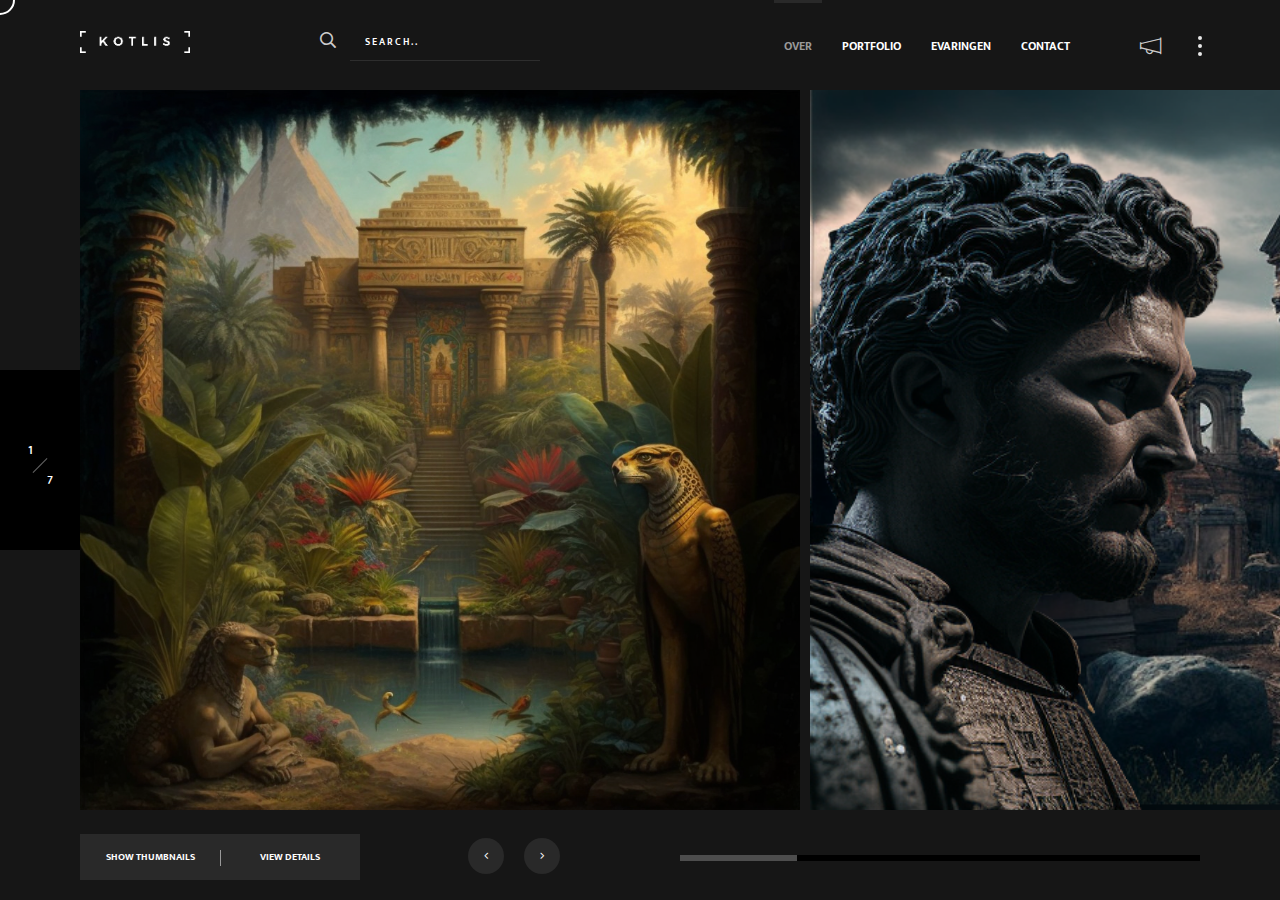
==== portfolio-single.html @ f2d991dd "haha" ====
<!DOCTYPE HTML>
<html lang="en">
    <head>
        <!--=============== basic  ===============-->
        <meta charset="UTF-8">
        <title>Kotlis Photography - Creative  Responsive Photography  Template</title>
        <meta name="viewport" content="width=device-width, initial-scale=1.0, minimum-scale=1.0, maximum-scale=1.0, user-scalable=no">
        <meta name="robots" content="index, follow"/>
        <meta name="keywords" content=""/>
        <meta name="description" content=""/>
        <!--=============== css  ===============-->	
        <link type="text/css" rel="stylesheet" href="css/reset.css">
        <link type="text/css" rel="stylesheet" href="css/plugins.css">
        <link type="text/css" rel="stylesheet" href="css/style.css">
        <link type="text/css" rel="stylesheet" href="css/style-dark.css">
        <!--=============== favicons ===============-->
        <link rel="shortcut icon" href="images/favicon.ico">
    </head>
    <body>
        <!--loader-->
        <div class="loader-wrap">
            <div class="spinner">
                <div class="double-bounce1"></div>
                <div class="double-bounce2"></div>
            </div>
        </div>
        <!--loader end-->
        <!-- main start  -->
        <div id="main">
            <!-- header start  -->
            <header class="main-header">
                <!-- logo   -->
                <a href="index.html" class="logo-holder"><img src="images/logo.png" alt=""></a>  
                <!-- logo end  -->		
                <!-- search -->				
                <div class="search-button"><i class="far fa-search"></i></div>
                <div class="search-input"><input name="se" id="se" type="text" class="search" placeholder="Search.." /></div>
                <!-- search end  -->
                <div class="sb-button"></div>
                <div class="share-btn showshare"><i class="fal fa-megaphone"></i><span>Share</span></div>
                <!-- mobile nav -->
                <div class="nav-button-wrap">
                    <div class="nav-button"><span></span><span></span><span></span></div>
                </div>
                <!-- mobile nav end-->				
                 <!--  navigation -->
                 <div class="nav-holder main-menu">
                    <nav>
                        <ul>
                            <li>
                                <a href="index.html" class="act-link">Over </a>
                              
                            </li>
                            <li>
                                <a href="portfolio-single.html#">Portfolio </a>
                                <!--second level -->
                              
                                <!--second level end-->
                            </li>

                            <li>
                                <a href="#contact-anchor">Evaringen</a>
                            </li>
                           
                         
                            <li>
                                <a href="index.html#contact-anchor">Contact</a>
                            </li>
                        </ul>
                    </nav>
                </div>
                <!-- navigation  end -->
            </header>
            <!-- header end -->
            <!-- wrapper  -->	
            <div id="wrapper">
                <div class="content full-height  hidden-item no-mob-hidden">
                    <!-- fw-carousel-wrap -->
                    <div class="fw-carousel-wrap fsc-holder">
                        <!-- fw-carousel  -->
                        <div class="fw-carousel  fs-gallery-wrap fl-wrap full-height lightgallery thumb-contr" data-mousecontrol="true">
                            <div class="swiper-container">
                                <div class="swiper-wrapper">
                                    <!-- swiper-slide-->  
                                    <div class="swiper-slide hov_zoom">
                                        <img  src="images/folio/a1.jpg"   alt="">
                                        <a href="images/folio/a1.jpg" class="box-media-zoom   popup-image"><i class="fal fa-search"></i></a>
                                    </div>
                                    <!-- swiper-slide end-->  
                                    <!-- swiper-slide-->  
                                    <div class="swiper-slide hov_zoom">
                                        <img  src="images/folio/a2.jpg"   alt="">
                                        <a href="images/folio/a2.jpg" class="box-media-zoom   popup-image"><i class="fal fa-search"></i></a>
                                    </div>
                                    <!-- swiper-slide end-->                                      
                                    <!-- swiper-slide-->  
                                    <div class="swiper-slide hov_zoom">
                                        <img  src="images/folio/a1.jpg"   alt="">
                                        <a href="images/folio/a1.jpg" class="box-media-zoom   popup-image"><i class="fal fa-search"></i></a>
                                    </div>
                                    <!-- swiper-slide end--> 
                                    <!-- swiper-slide-->  
                                    <div class="swiper-slide hov_zoom">
                                        <img  src="images/folio/a1.jpg"   alt="">
                                        <a href="images/folio/a1.jpg" class="box-media-zoom   popup-image"><i class="fal fa-search"></i></a>
                                    </div>
                                    <!-- swiper-slide end--> 
                                    <!-- swiper-slide-->  
                                    <div class="swiper-slide hov_zoom">
                                        <img  src="images/folio/a1.jpg"   alt="">
                                        <a href="images/folio/a1.jpg" class="box-media-zoom   popup-image"><i class="fal fa-search"></i></a>
                                    </div>
                                    <!-- swiper-slide end--> 
                                    <!-- swiper-slide-->  
                                    <div class="swiper-slide hov_zoom">
                                        <img  src="images/folio/a1.jpg"   alt="">
                                        <a href="images/folio/a1.jpg" class="box-media-zoom   popup-image"><i class="fal fa-search"></i></a>
                                    </div>
                                    <!-- swiper-slide end--> 
                                    <!-- swiper-slide-->  
                                    <div class="swiper-slide swiper-link-wrap hov_zoom">
                                        <img  src="images/folio/a1.jpg"   alt="">
                                        <a href="images/folio/a1.jpg" class="box-media-zoom   popup-image"><i class="fal fa-search"></i></a>
                                        <a href="images/folio/a1.jpg" class="swiper-link"><span>Next Album Title</span></a>                                     
                                    </div>
                                    <!-- swiper-slide end-->   
                                </div>
                            </div>
                        </div>
                        <!-- fw-carousel end -->
                    </div>
                    <!--slider-counter-->	
                    <div class="slider-counter_wrap">
                        <div class="fw-carousel-counter"></div>
                    </div>
                    <!--slider-counter end-->	
                    <!--bottom-panel-->	
                    <div class="bottom-panel single-carousel-control">
                        <div class="bottom-panel-column bottom-panel-column_left fix-size">
                            <div class="single-carousel-control_list">
                                <ul>
                                    <li class="show_thumbnails unvisthum">Show Thumbnails</li>
                                    <li class="decl shibtn unvisthum2">View Details</li>
                                </ul>
                            </div>
                            <div class="fs-controls_wrap">
                                <div class="fw_cb fw-carousel-button-prev"><i class="fal fa-angle-left"></i></div>
                                <div class="fw_cb fw-carousel-button-next"><i class="fal fa-angle-right"></i></div>
                            </div>
                        </div>
                        <div class="bottom-panel-column bottom-panel-column_right fix-size">
                            <div class="half-scrollbar">
                                <div class="hs_init"></div>
                            </div>
                        </div>
                    </div>
                    <!--bottom-panel end-->	
                </div>
                <!--content end-->	
                <!-- project details -->
                <div class="det-overlay act-closedet"></div>
                <div class="fix-pr-det hid-det hid-det-anim">
                    <div class="act-closedet closedet_style det-anim"><i class="fal fa-long-arrow-left"></i></div>
                    <div class="pr-det-container initscroll">
                        <div class="fl-wrap det-anim">
                            <h2>Welcome To New York</h2>
                            <span class="separator sep-b"></span>
                            <div class="clearfix"></div>
                            <p>Nulla scelerisque, enim id elementum suscipit, magna odio fermentum arcu, nec dictum nibh nibh et magna. </p>
                            <p>Praesent nec leo venenatis elit semper aliquet id ac enim. Maecenas nec mi leo. Etiam venenatis ut dui non hendrerit. Integer dictum, diam vitae blandit accumsan, dolor odio tempus arcu, vel ultrices nisi nibh vitae ligula.</p>
                            <p>Nulla scelerisque, enim id elementum suscipit, magna odio fermentum arcu, nec dictum nibh nibh et magna. </p>
                        </div>
                        <div class="caption-wrap fl-wrap det-anim">
                            <ul>
                                <li>
                                    <span>Location</span>
                                    <a href="portfolio-single.html#">NY , USA</a>
                                </li>
                                <li>
                                    <span>Category</span>
                                    <a href="portfolio-single.html#">Travel</a>
                                </li>
                                <li>
                                    <span>Model</span>
                                    <a href="portfolio-single.html#">Austin Onishe</a>
                                </li>
                                <li>
                                    <span>Camera</span>
                                    <a href="portfolio-single.html#">Canon 6d</a>
                                </li>
                            </ul>
                        </div>
                        <a href="portfolio-single.html#" class="btn fl-btn det-anim" target="_blank">View Project</a>
                        <div class="content-nav det-anim">
                            <ul>
                                <li><a href="portfolio-single.html" class="ajax ln"><i class="fal fa-angle-left"></i><span class="tooltip">Prev - Project Title</span></a></li>
                                <li><a href="portfolio-single2.html" class="ajax rn"><i class="fal fa-angle-right"></i><span class="tooltip">Next - Project Title</span></a></li>
                            </ul>
                        </div>
                    </div>
                </div>
                <!-- project details  end-->
                <!--thumbnail-container-->	
                <div class="thumbnail-container">
                    <div class="thumbnail-wrap fl-wrap">
                    </div>
                </div>
                <!--thumbnail-container end-->	
                <!--share-wrapper-->
                <div class="share-wrapper">
                    <div class="share-container fl-wrap  isShare"></div>
                </div>
                <!--share-wrapper end-->
            </div>
            <!-- wrapper end -->
            <!-- sidebar -->
            <div class="sb-overlay"></div>
            <div class="hiiden-sidebar-wrap outsb">
                <!-- sb-widget-wrap-->
                <div class="sb-widget-wrap fl-wrap">
                    <h3>SUBSCRIBE TO OUR NEWSLETTER</h3>
                    <div class="sb-widget  fl-wrap">
                        <p>Lorem ipsum dosectetur adipisicing elit, sed do.Lorem ipsum dolor sit amet,  </p>
                        <div class="subcribe-form fl-wrap">
                            <form id="subscribe">
                                <input class="enteremail" name="email" id="subscribe-email" placeholder="Your Email" spellcheck="false" type="text">
                                <button type="submit" id="subscribe-button" class="subscribe-button">Submit</button>
                                <label for="subscribe-email" class="subscribe-message"></label>
                            </form>
                        </div>
                    </div>
                </div>
                <!-- sb-widget-wrap end-->  
                <!-- sb-widget-wrap-->
                <div class="sb-widget-wrap fl-wrap">
                    <h3>We're Are Social</h3>
                    <div class="sb-widget    fl-wrap">
                        <div class="sidebar-social fl-wrap">
                            <ul>
                                <li><a href="portfolio-single.html#" target="_blank"><i class="fab fa-facebook-f"></i></a></li>
                                <li><a href="portfolio-single.html#" target="_blank"><i class="fab fa-instagram"></i></a></li>
                                <li><a href="portfolio-single.html#" target="_blank"><i class="fab fa-twitter"></i></a></li>
                                <li><a href="portfolio-single.html#" target="_blank"><i class="fab fa-vk"></i></a></li>
                            </ul>
                        </div>
                    </div>
                </div>
                <!-- sb-widget-wrap end-->                                   
                <!-- sb-widget-wrap-->
                <div class="sb-widget-wrap fl-wrap">
                    <h3>Our Last Twitts</h3>
                    <div class="sb-widget  fl-wrap">
                        <div id="footer-twiit"></div>
                        <a href="portfolio-single.html#" target="_blank" class="twitt_btn fl-wrap">Follow Us</a>
                    </div>
                </div>
                <!-- sb-widget-wrap end-->    
            </div>
            <!-- sidebar end -->
            <!-- cursor-->
            <div class="element">
                <div class="element-item"></div>
            </div>
            <!-- cursor end-->          
        </div>
        <!-- Main end -->
        <!--=============== scripts  ===============-->
        <script type="text/javascript" src="js/jquery.min.js"></script>
        <script type="text/javascript" src="js/plugins.js"></script>
        <script type="text/javascript" src="js/scripts.js"></script>
    </body>
</html>
---- css/style.css ----
@charset "utf-8";

/*======================================
 [ -Main Stylesheet-
  Theme: Kotlis Photography - Creative  Responsive Photography  Template
  Version: 1.0
  Last change: 01/02/2019 ]
 
/*-------------Fonts---------------------------------------*/
@import url('https://fonts.googleapis.com/css?family=Playfair+Display|Ek+Mukta:200,300,400,500,600,700,800&subset=devanagari,latin-ext');
/*-------------General Style---------------------------------------*/

html {
	overflow-x: hidden !important;
	overflow-y: scroll !important;
	height: 100%;
}
body {
	margin: 0;
	padding: 0;
	font-weight: 400;
	font-size: 13px;
	height: 100%;
	text-align: center;
	background:#fff;
	color: #000;
	font-family: 'Ek Mukta', sans-serif;
}
@-o-viewport {
	width: device-width;
}
@-ms-viewport {
	width: device-width;
}
@viewport {
	width: device-width;
}
/* ---------Page preload--------------------------------------*/

.loader-wrap {
	position:fixed;
	top:0;
	left:0;
	width:100%;
	bottom:0;
	overflow:hidden;
	z-index:100;
    background: #fff;
	 -webkit-transform: translate3d(0,0,0);
}
 
.spinner {
  width: 40px;
  height: 40px;
  position: absolute;
  margin: auto auto;
  left: 0;
  top: 0;
  right: 0;
  bottom: 0;
}
.double-bounce1,
.double-bounce2 {
  width: 100%;
  height: 100%;
  -webkit-border-radius: 20px;
  -moz-border-radius: 20px;
  border-radius: 20px;
  background: rgba(0, 0, 0, 0.66);
  opacity: 0.4;
  position: absolute;
  top: 0;
  left: 0;
  -webkit-animation: bounce 2s infinite ease-in-out;
  animation: bounce 2s infinite ease-in-out;
}
.double-bounce2 {
  -webkit-animation-delay: -1s;
  animation-delay: -1s;
}

@-webkit-keyframes bounce {
  0%, 100% {
    -webkit-transform: scale(0);
  }
  50% {
    -webkit-transform: scale(1);
  }
}

@keyframes bounce {
  0%, 100% {
    transform: scale(0);
    -webkit-transform: scale(0);
  }
  50% {
    transform: scale(1);
    -webkit-transform: scale(1);
  }
} 
/*--------------Typography--------------------------------------*/
p {
	font-size: 12px;
	line-height: 24px;
	padding-bottom: 10px;
	font-weight: 500;
	color: #5e646a;
	text-align:left;
}
blockquote {
	float: left;
	padding: 10px 20px;
	margin: 0 0 20px;
	font-size: 17.5px;
	border-left: 15px solid #eee;
	position: relative;
}
blockquote:before {
	font-family: Font Awesome\ 5 Pro;
	content: "\f10e";
	position: absolute;
	color: #ccc;
	bottom: 3px;
	font-size: 43px;
	right: 6px;
	opacity: 0.4
}
blockquote p {
	font-family: Georgia, "Times New Roman", Times, serif;
	font-style: italic;
	color: #666;
}
.bold-title {
	margin: 15px 0;
	font-size: 24px;
	text-align: left;
	font-weight: 600;
}
/*--------------General--------------------------------------*/
#main {
	height: 100%;
	width: 100%;
	position: absolute;
	top: 0;
	left: 0;
	z-index: 2;
	opacity:0;
}
.fl-wrap {
	float: left;
	width: 100%;
	position: relative;
}
.content {
	float: left;
	width: 100%;
	position: relative;
	z-index: 5;
}
.container {
	max-width: 1224px;
	width: 92%;
	margin: 0 auto;
	position: relative;
	z-index: 5;
}
.full-height {
	height: 100%;
}
#wrapper {
	width: 100%;
    position: relative;
    float: left;
    padding-top: 90px;
    left: 0;
    z-index: 5;
    height: 100%;
    -webkit-transition: all 300ms linear;
    transition: all 300ms linear;
}
#wrapper.fullsceen-wrap {
    padding-bottom: 80px;
}
.content-holder {
	position:absolute;
	top:0;
	left:0;
	width:100%;
	height:100%;
}
.respimg {
	width: 100%;
	height: auto;
}
.hidden-item {
	overflow:hidden;
}
.bg {
	position: absolute;
	top: 0;
	left: 0;
	width: 100%;
	height: 100%;
	z-index: 1;
	background-size: cover;
	background-attachment: scroll;
	background-position: center;
	background-repeat: repeat;
	background-origin: content-box;
}
.overlay {
	position: absolute;
	top: 0;
	left: 0;
	width: 100%;
	height: 100%;
    background: rgba(45,45,50,0.21);
	z-index: 3;
}
.dark-bg {
	background:#2A2A2E;
}
/* ------header------------------------------------------------------------ */
.main-header {
	position:fixed;
	top:0;
	left:0;
	width:100%;
	height:90px;
	background:#fff;
	z-index:10;
	padding:0 60px 0 200px;
	 -webkit-transform: translate3d(0,0,0);
}
.logo-holder {
	position: absolute;
	left:80px;
	top:30px;
	z-index:11;
}
.logo-holder img {
	height:22px;
	width:auto;
}
.search-button {
	float:left;
	position:relative;
	top:34px;
	font-size:15px;
	font-weight:800;
	display:none;
}
.search-input {
	float:left;
	position:relative;
	top:24px;
	padding-left:30px;
	margin-left:120px
}
.search-input:before {
	font-family: Font Awesome\ 5 Pro;
	content: "\f002";
	position:absolute;
	font-size:16px;
	left:0;
	top:8px;
}
.search-input input {
	float: left;
	border: none;
	background: #fff;
	width: 100%;
	padding: 10px 15px;
	color: #000;
	font-family: 'Ek Mukta', sans-serif;
	text-transform:uppercase;
	letter-spacing:2px;
	font-size: 10px;
	-webkit-appearance: none;
	border-bottom:1px solid #ccc;
}
.search-input input:focus  {
	border-bottom:1px solid #000;
}
.search-input input::-webkit-input-placeholder  {
	color: #000;
	font-weight: 600;
	font-size: 10px;
	position: relative;
	font-family: 'Ek Mukta', sans-serif;
	text-transform:uppercase;
	letter-spacing:2px;
}
.sb-button , .share-btn {
	float:right;
	width:40px;
	height:40px;
	position:relative;
	top:34px;
	cursor:pointer;
}
.share-btn {
	line-height:40px;
	margin-right:10px;
	font-size:19px;
	top:28px;
	color:#292929;
	font-weight:800;
}
.share-btn span {
	position:absolute;
	width:100px;
	text-align:center;
	bottom:-35px;
	left:0;
	margin-left:-29px;
	font-size:12px;
	color:#666;
 	font-weight:100;
    font-family: 'Playfair+Display', serif;
    font-style: italic;
	opacity:0;
	visibility:hidden;
	transition: all .2s ease-in-out;
}
.share-btn:hover span {
	visibility:visible;
	opacity:1;
	bottom:-25px;
}
.sb-button_point {
	height:8px;
}
.sb-button_point:before {
	content:'';
	position:absolute;
	left:50%;
	top:50%;
	width:4px;
	height:4px;
	background:#000;
	margin:-2px 0 0 -2px;
	border-radius:100%;
	transition: all .2s ease-in-out;
}
.sb-button:hover .sb-button_point:nth-child(2):before {
	margin-left:6px;
}
.overauto {
	overflow:auto;
}
.sb-overlay{
	position:fixed;
	top:0;
	bottom:0;
	left:0;
	width:100%;
	display:none;
	z-index:8;
	background:#292929;
	opacity:0.6;
}
.load-anim-cnt {
	transform: translateY(50px);
	opacity:0;
}
/* ------Navigation------------------------------------------------------------ */
.share-wrapper {
	position:fixed;
	right:-300px;
	z-index:8;
	top:90px;
	background:#292929;
	width:300px;
	overflow:hidden;
	-webkit-transform: translate3d(0,0,0);
}
.share-title {
	margin-bottom:20px;
	text-align:left;
	font-size:24px;
	font-weight:700;
	color:#999;
	font-family: Georgia, "Times New Roman", Times, serif;
}
.share-container {
	padding:70px 50px 50px 70px;
}
.share-container a {
	float:left;
	width:100%;
	text-align:left;
	margin-bottom:20px;
	color: #fff;
	font-weight: 600;
	font-size: 10px;
	position: relative;
	text-transform:uppercase;
	letter-spacing:2px;
	opacity:0;
}
.share-container a:hover {
	text-decoration:underline;
}
.share-btn.uncl-share i:before {
	content: "\f00d";
}
/* ------Navigation------------------------------------------------------------ */
.nav-holder {
	float:right;
	position:relative;
	opacity:1;
	left:0;
	visibility:visible;
	z-index:20;
	top:24px;
	margin-right:40px;
}
.nav-holder nav {
	position:relative;
	float: right;
}
.nav-holder nav li{
	float:left;
	position:relative;
	margin-right:10px;
	height:70px;
}
.nav-holder nav li ul {
	margin: 30px 0 0 0;
	opacity: 0;
	visibility: hidden;
	position: absolute;
	min-width:190px;
	top: 66px;
	left: 0;
	z-index: 1;
	padding:10px 0;
	background: rgba(0,0,0,0.71);
	transition: all .2s ease-in-out;
}
.nav-holder nav li:hover > ul {
	opacity: 1;
	visibility: visible;
	margin: 0;
}
.nav-holder nav li ul li ul {
	top: -10px  ;
	left: 100%;
	margin-left:25px;
	margin-top:0;
	max-width:150px;
}
.nav-holder nav li ul li:hover  > ul  {
	opacity: 1;
	visibility: visible;
	margin-right:0px;
}
.nav-holder nav li ul li {
	width:100%;
	float:left;
	height:auto;
	position:relative;
}
.nav-holder nav li a {
	float: left;
	padding: 10px;
    font-size: 12px;
    text-transform: uppercase;
    font-weight: bold;
    line-height: 25px;
    color: #232D38;
	-webkit-transition: all 100ms linear;
    transition: all 100ms linear;
}
.nav-holder nav li a.act-link   , .nav-holder nav li a:hover{
    color: #999;
}
.nav-holder nav li ul a {
	color:#fff;
	float:left;
	width:100%;
	font-size:12px;
	text-align:left;
	padding:2px 15px;
	letter-spacing:0px;
}
.nav-holder nav li a:before {
	content:'';
	position:absolute;
	top:-24px;
	left:0;
	width:0;
	background:#292929;
	height:3px;
}
.nav-holder nav li a.act-link:before {
	width:100%;
}
.nav-button-wrap {
	display:none;
}
/* ------Sliders------------------------------------------------------------ */ 
.bottom-panel {
	position: absolute;
	left:0;
	bottom:0;
	z-index:11;
	height:90px;
	width:100%;
	background:#fff;
	padding-left:80px;
	 -webkit-transform: translate3d(0,0,0);
}
.bottom-panel.fs-slider-panel {
	padding-left:30px;
}
.bottom-panel-column {
	float:left;
	position:relative;
}
.bottom-panel-column.bottom-panel-column_left {
	width:30%;
}
.bottom-panel-column.bottom-panel-column_left.fix-size {
	width:500px;
}
.bottom-panel-column.bottom-panel-column_right {
	width:70%;
	height:70px;
}
.bottom-panel-column.bottom-panel-column_right.no-scb {
	padding-right:70px;
}
.bottom-panel-column.bottom-panel-column_right.fix-size  {
	width:calc(100% - 500px)
}
.single-carousel-control {
	z-index:100;
}
.single-carousel-control .scroll-down-wrap {
    top: 16px;
    z-index: 100;
}
.single-carousel-control .fw-carousel-counter {
	float: right;
	position:relative;
	width:auto;
	top:26px;
	bottom:inherit;
	padding:10px 15px;
 	background:#f1f1f1;
}
.single-carousel-control .fw-carousel-counter.no-scb {
	position:absolute;
	left:50%;
	margin-left:-40px;
	padding:10px 10px 0;
	background:#292929;
	height:38px;
	top:30px;
}
.single-carousel-control .fw-carousel-counter:before {
    content: '';
    position: absolute;
    top: 20px;
    width: 8px;
    height: 1px;
    left: 50%;
	margin-left:-4px;
    background: #999;
    -webkit-transform: rotate(-45deg);
    transform: rotate(-45deg);
}
.single-carousel-control .fw-carousel-counter:after {
	content:'';
	position:absolute;
	left:-60px;
	top:50%;
	height:30px;
	width:1px;
	background:#ccc;
	margin-top:-15px;
}
 .single-carousel-control .fw-carousel-counter.no-scb:after {
	display:none;
}
.single-carousel-control .fw-carousel-counter.no-scb:before {
	margin-top:-2px;
}
.single-carousel-control .fw-carousel-counter span {
	float:left;
	width:30px;
	position:relative;
	font-size:12px;
	color:#666;
	font-weight:700;
}
.single-carousel-control .fw-carousel-counter.no-scb span {
	color:#fff;
	font-weight:500;
	font-size:10px;
}
.single-carousel_arrow {
	position:absolute;
	top:50%;
	width:40px;
	height:40px;
	line-height:40px;
	background:rgba(0,0,0,0.71);
	border-radius:100%;
	z-index:100;
	margin-top:-20px;
	color:#fff;
	cursor:pointer;
}
.single-carousel_arrow.fw-carousel-button-prev {
	left:40px;
}
.single-carousel_arrow.fw-carousel-button-next {
	right:40px;
}
.single-carousel-control_list {
	float:left;
	position:relative;
	padding-right:60px;
	top:24px;
}
.single-carousel-control_list li {
	float:left;
	font-size: 10px;
	background:#292929;
	padding:15px 0;
	width:140px;
    text-transform: uppercase;
    font-weight: bold;
	color: #fff;
	cursor:pointer;
	position:relative;
}
.single-carousel-control_list.no-scb {
	top:19px;
}
.single-carousel-control_list.no-scb li{
	padding:10px 0;
	background:#fff;
	margin-right:30px;
    font-weight: 600;
    text-transform: uppercase;
    font-size: 10px;
    color: #000;
}
.single-carousel-control_list li:hover {
	background:#000;
}
.single-carousel-control_list.no-scb li:hover {
	background:none;
}
.decl:before {
	content: '';
    position: absolute;
    top: 16px;
    width: 1px;
    height: 16px;
    left: 0;
    background: #999;
}
.single-carousel-control_list.no-scb li.decl:before {
	left:-20px;
}
.slider-counter_wrap {
	position: absolute;
	left:0;
	bottom:90px;
	top:0;
	z-index:10;
	width:80px;
	background:#fff;
	 -webkit-transform: translate3d(0,0,0);
}
.slider-counter_wrap  .fw-carousel-counter , .slider-counter_wrap .swiper-counter , .slider-counter_wrap .count-folio{
	position:absolute;
	width:80px;
	left:0;
	top:50%;
	overflow:hidden;
	margin-top:-80px;
	height:180px;
	background:#292929;
	padding-top:70px;
}
.slider-counter_wrap  .fw-carousel-counter span , .slider-counter_wrap .swiper-counter div   {
	float:left;
	width:100%;
	height:30px;
	font-weight:600;
	position:relative;
	left:-10px;
	color:#fff;
	font-size:12px;
}
.slider-counter_wrap  .fw-carousel-counter span.j2total:before  , .slider-counter_wrap .swiper-counter div#total:before {
	content:'';
	position:absolute;
	top:-5px;
	width:20px;
	height:1px;
	left:50%;
	margin-left:-20px;
	background:#fff;
	opacity:0.4;
	-webkit-transform: rotate(-45deg);
	transform: rotate(-45deg);
}
.slider-counter_wrap  .fw-carousel-counter span.j2total , .slider-counter_wrap .swiper-counter div#total {
	left:10px;
}
.scroll-down-wrap {
	float: left;
	height: 100%;
	position: relative;
	top:32px;
	z-index:100
}
.scroll-down-wrap span {
	float: left;
	margin-left: 20px;
	position: relative;
	top: 8px;
	font-weight: 600;
	text-transform: uppercase;
	font-size: 10px;
	color: #000;
}
.scroll-down-wrap span:before {
	content:'';
	position:absolute;
	left:0;
	right:70%;
	bottom:-5px;
	height:2px;
	background:#292929;
}
.scroll-down-wrap.transparent_sdw span {
	color:#fff;
}
.scroll-down-wrap.transparent_sdw span:before {
	background:#fff;
}
.mousey {
	float: left;
	width: 20px;
	height: 30px;
	border-radius: 4px;
	padding: 0 6px;
	border: 2px solid #292929;
	box-sizing: border-box;
}
.scroll-down-wrap.transparent_sdw .mousey {
	border-color:#fff;
}
.scroller {
	position: relative;
	left: 50%;
	top: 6px;
	margin-left: -1px;
	width: 2px;
	height: 6px;
	background:#292929;
	border-radius: 25%;
	animation-name: scroll;
	animation-duration: 2.2s;
	animation-timing-function: cubic-bezier(.15, .41, .69, .94);
	animation-iteration-count: infinite;
}
.scroll-down-wrap.transparent_sdw .scroller {
	background:rgba(255,255,255, 0.4);
}
@keyframes scroll {
	0% {
		opacity: 0;
	}
	10% {
		transform: translateY(0);
		opacity: 1;
	}
	100% {
		transform: translateY(10px);
		opacity: 0;
	}
}
.scroller2 {
	top:50%;
	margin-top:-3px;
	animation-name: scroll2;
	animation-duration: 2.2s;
	animation-timing-function: cubic-bezier(.15, .41, .69, .94);
	animation-iteration-count: infinite;
}
@keyframes scroll2 {
	0% {
		opacity: 0;
	}
	10% {
		opacity: 1;
	}
	100% {
		opacity: 0;
	}
}

.thumb-info {
	position:absolute;
	bottom:0;
	left:0;
	right:0;
	padding:20px 30px;
	z-index:12;
}
.dark-gradient  , .thumb-info{
	background: -webkit-gradient(linear, left top, left bottom, color-stop(0%,rgba(0,0,0,0)), color-stop(100%,rgba(0,0,0,0.75)));
    background: -webkit-linear-gradient(top, rgba(0,0,0,0) 0%,rgba(0,0,0,0.75) 100%);
    background: -o-linear-gradient(top, rgba(0,0,0,0) 0%,rgba(0,0,0,0.75) 100%);
    background: -ms-linear-gradient(top, rgba(0,0,0,0) 0%,rgba(0,0,0,0.75) 100%);
    background: linear-gradient(to bottom, rgba(0,0,0,0) 0%,rgba(0,0,0,0.75) 100%);
}
.thumb-info h3{
	text-align:left;
	color:#fff;
	font-size:18px;
	font-weight:600;
}
.thumb-info h3 a{
	 color:#fff;
	  -webkit-transition: all 200ms linear;
    transition: all 200ms linear;
}
.thumb-info h3 a:hover  {
	color:rgba(255,255,255,0.61);
}
.thumb-info p {
	color:#fff;
	opacity:0.6;
	font-style:italic;
}
.vis-thumb-info .thumb-info {
	float:left;
	position:relative;
	margin-top:15px;
	background:none;
	padding:0;
	left:0;
	right:0;
	opacity:1 !important ;
	visibility: visible!important ;
	bottom:0 !important ;
}
.vis-thumb-info .thumb-info h3  , .vis-thumb-info .thumb-info h3 a{
	color:#000;
}
.vis-thumb-info .thumb-info h3 a:hover {
	color:#999;
}
.vis-thumb-info .thumb-info h3{
	float: left;
    text-align: left;
    font-size: 16px;
    font-weight: 700;
}
.vis-thumb-info .thumb-info p{
	float: left;
    width: 100%;
    color: #847E80;
    text-align: left;
    font-weight: 700;
    font-size: 12px;
    font-family: 'Playfair+Display', serif;
    font-style: italic;
	opacity:1;
}
.fsc-holder {
    width: 100%;
    height: 100%;
    position: absolute;
	top:0;
	left:0;
	padding:0 0 90px 80px;
    z-index: 1;
	overflow:hidden;
}
.fsc-holder.fsc-holder2 {
	padding:0 0 90px 0;
}
.swiper-container {width:100%;height:100%;margin:0 auto;}  .slider-wrap .swiper-slide ,   .fs-gallery-wrap .swiper-slide , .portfolio-wrap .swiper-slide{   position:relative; width: auto; }
.slider-wrap  , .portfolio-wrap  , .hero-slider-img .swiper-slide {
	float:left;
	width:100%;
	height:100%;
	position:relative;
}
.slider-wrap.homecarousel  {
	height:100%;
}
.slider-wrap.homecarousel .swiper-slide{
	padding:0 0 0 0;
}
.slider-wrap.homecarousel.hompad  .swiper-container , .portfolio-wrap.hompad .swiper-container{
	padding-right:20px;
}
.slider-wrap .swiper-slide img , .fw-carousel  .swiper-slide img   {
	width: auto!important;
	height:100% !important;
	position:relative;
	z-index:1;
}
.slider-wrap .swiper-slide   , .fw-carousel  .swiper-slide    {
 	width: auto!important;
	height:100% !important;
	display:inherit !important;
}
.half-scrollbar {
	position:absolute;
	left:100px;
	right:80px;
	top:44px;
	height:2px;
}
.hs_init {
	position:absolute;
	left:0;
	right:0;
	height:6px;
	top:50%;
}
.hs_init:before {
	content:'';
	position:absolute;
	left:0;
	right:0;
	height:6px;
	background:#e2e2e2;
	top:0;
}
.hs_init .swiper-scrollbar-drag {
    background:#292929;
    border-radius:0;
 
}
.fs-controls_wrap {
	float:right;
	position:relative;
	top:28px;
}
.fw_cb {
	float:left;
	width:36px;
	height:36px;
	line-height:36px;
	margin-right:20px;
	font-size:12px;
	color:#fff;
	background:#292929;
	cursor:pointer;
	border-radius:100%;
}
.thumbnail-container {
	position: absolute;
	left:0;
	right:100%;
	top:0;
	bottom:70px;
	background:#fff;
	z-index:220;
	overflow: hidden;
}
.thumbnail-container.visthumbnails {
	overflow:auto;
}
.thumb-img {
	float:left;
	cursor:pointer;
	margin:10px;
	position:relative;
	-webkit-transition: all 200ms ease-in-out;
	transition: all 200ms ease-in-out;
}
.thumb-img:hover  {
	opacity:0.4;
}
.thumbnail-wrap {
	padding:110px 70px;
}
.thumb-img:before {
	content:'';
	position:absolute;
	left:0;
	right:0;
	height:100%;
	opacity:1;
	z-index:2;
	background:#fff;
	-webkit-transition: all 400ms ease-in-out;
	transition: all 400ms ease-in-out;
}
.thumb-img.visthumbnails:before{
	opacity:0;
}
.thumb-img img {
	width: auto;
	height:150px;
}
.swiper-link-wrap  {
	padding-right:110px;
}
.swiper-link-wrap .thumb-info {
	right:110px;
}
.swiper-link  {
	background:#292929;
	color:#fff;
	width:80px;
	height:100%;
	position:absolute;
	right:16px;
	top:0;
}
.swiper-link span {
	position:absolute;
	left:-12px;
	top:50%;
	font-size:10px;
	text-transform:uppercase;
	font-weight:500;
	color:rgba(255,255,255,0.71);
	letter-spacing:2px;
	white-space: nowrap;
    -webkit-transform: rotate(-90deg);
    transform: rotate(-90deg);
	z-index:2;
}
.swiper-link:hover span {
	color:#fff;
}
.swiper-link:before {
	content:'';
	position:absolute;
	left:100%;
	right:0;
	top:0;
	bottom:0;
	z-index:1;
	background:#212121;
	-webkit-transition: all 200ms linear;
	transition: all 200ms linear;
}
.swiper-link:hover:before {
	left:0;
}
.box-media-zoom {
	position: absolute;
	top: 30px;
	right: 30px;
	width: 40px;
	height: 40px;
	line-height: 40px;
 	transform: scale(0);
	color: #fff;
	font-size:11px;
	background: rgba(0,0,0,0.71);
	border-radius:100%;
	z-index: 5;
	cursor:pointer;
	-webkit-transition: all 200ms linear;
	transition: all 200ms linear;
}
.swiper-link-wrap .box-media-zoom {
	right:130px
}
.gallery-item:hover .fet_pr-carousel-box-media-zoom , .hov_zoom:hover .box-media-zoom  {
	transform: scale(1);
}
.hov_zoom {
	overflow:hidden;
}
.media-container {
	position:absolute;
	left:80px;
	right:0;
	bottom:0;
	top:0;
}
.media-container.media-container_fs {
	left:0;
}
.hlaf-slider-pag {
    position: absolute;
    bottom:190px;
    right: 70px;
    z-index: 120;
}
.hlaf-slider-pag.hlaf-slider-pag_fs {
	bottom:40px;
	right: 40px;
}
.hlaf-slider-pag .swiper-pagination-bullet {
    width:50px;
    height:20px;
    display:block;
	float:left;
	margin-bottom:10px;
	line-height:20px;
    border-radius:0;
    background:none;
	overflow:hidden;
	opacity:0.8;
	position:relative;
}
.hero-slider-wrap_pagination  .swiper-pagination-bullet:before {
	content:'';
	position:absolute;
	left:10px;
	height:1px;
	top:50%;
	background:#fff;
	width:0;
	margin-top:-1px;
	-webkit-transition: all 200ms linear;
    transition: all 200ms linear;
}
.hero-slider-wrap_pagination  .swiper-pagination-bullet.swiper-pagination-bullet-active:before , .hero-slider-wrap_pagination  .swiper-pagination-bullet:hover:before {
	width:10px;
}
.hero-slider-wrap_pagination  .swiper-pagination-bullet:after {
	content:'01';
	position:absolute;
	left:30px;
	right:0;
	bottom:0;
	top:0;
	line-height:20px;
	color:#fff;
	font-size:18px;
	font-weight: 500;
	-webkit-transform: scale(0.5);
	-moz-transform: scale(0.5);
	transform: scale(0.5);
	-webkit-transition: all 100ms linear;
    transition: all 100ms linear;
	opacity:1;
}
.hero-slider-wrap_pagination  .swiper-pagination-bullet.swiper-pagination-bullet-active:after , .hero-slider-wrap_pagination  .swiper-pagination-bullet.swiper-pagination-bullet-active {
	opacity:1;
	-webkit-transform: scale(1.0);
	-moz-transform: scale(1.0);
	transform: scale(1.0);
}
.hero-slider_details_wrap {
	position:absolute;
	bottom:0;
	right:0;
	background:#272729;
	z-index:10;
	padding:80px 50px 50px 100px;
	width:45%;
}
.hero-slider_details li {
	float:left;
	width:33.3%;
	position:relative;
	text-align:left;
	text-transform:uppercase;
	letter-spacing:2px;
	font-size:10px;
	font-weight:700;
	color:#fff;
}
.hero-slider_details li span {
	color:rgba(255,255,255,0.71);
	padding-top:10px;
	float:left;
	width:100%;
}
.hero-slider_details li:before {
	content:'';
	position:absolute;
	left:0;
	top:-30px;
	color:#fff;
	letter-spacing:2px;
	font-size:10px;
	font-weight:100;
}
.hero-slider_details li:nth-child(1):before {
	content:".01"
}
.hero-slider_details li:nth-child(2):before {
	content:".02"
}
.hero-slider_details li:nth-child(3):before {
	content:".03"
}
.hero-slider_details_url {
	position:absolute;
	width:70px;
	height:100%;
	right:0;
	color:#fff;
	z-index:10;
	top:0;
	background:#212121;
	text-align: center;
      display: flex;
      align-items: center;
}
.hero-slider_details_url i {
	float:left;
	width:100%;
}
.fs-slider-item {
	height:100%;
}
.fs-slider_align_title {
	float:left;
	width:55%;
	padding-left:180px;
	position:relative;
	top:44%;
	z-index:20;
	text-align:left;
	opacity:0;
	margin-top:50px;
	-webkit-transition: all 0.3s  linear;
	transition: all 0.3s linear;
	transition-delay: 1.0s;
}
.fs-slider .swiper-slide-active .fs-slider_align_title , .fs-slider2  .swiper-slide-active .fs-slider_align_title{
	opacity:1;
	margin-top:0;
}
.fs-slider_align_title h2 , .fs-slider_align_title h2 a {
	color:#fff;
}
.fs-slider_align_title h2 {
	font-weight: 700;
    font-size: 68px;
    text-transform: uppercase;
    line-height: 42px;
    padding-bottom: 20px;
	position:relative;
}
.fs-slider_align_title h2:before {
	content:'';
	position:absolute;
	left:0;
	top:-50px;
	width:70px;
	height:1px;
	background:#fff;
}
.fs-slider_align_title p {
	color:rgba(255,255,255,0.81);
	max-width:450px;
}
.hero-slider_control-wrap {
	position:absolute;
	bottom:0;
	left:0;
	width:55%;
	padding:20px 40px 40px 170px;
	z-index:10;
}
.hero-slider_control-wrap .scroll-down-wrap {
	top:14px;
}
.hero-slider_control_item {
	float:right;
	position:relative;
	top:20px;
}
.hero-slider_control_item div {
	float:left;
	margin-left:20px;
	color:#fff;
	cursor:pointer;
	font-size:16px;
	width:40px;
}
.home-slider-counter-wrap {
	position:absolute;
	left:180px;
	bottom:50px;
	z-index:20;
}
.home-slider-counter-wrap .swiper-counter{
	padding:12px 25px;
	background:rgba(0,0,0,0.71);
	float:left;
	position:relative;
}
.home-slider-counter-wrap .swiper-counter:before {
    content: '';
    position: absolute;
    top: 18px;
    width: 12px;
    height: 1px;
    left: 50%;
    margin-left: -6px;
    background: rgba(255,255,255,0.41);
    -webkit-transform: rotate(-45deg);
    transform: rotate(-45deg);
}
.home-slider-counter-wrap .swiper-counter div {
    float: left;
    width: 30px;
    position: relative;
    font-size: 10px;
    color: #fff;
    font-weight: 500;
}
.slide-progress-wrap {
	position:absolute;
	top:90px;
	right:90px;
	width:150px;
	height:1px;
	z-index:100;
	overflow:hidden;
	background:rgba(255,255,255,0.41);
}
.slide-progress {
	position:absolute;
	left:0;
	top:0;
	width:0;
	height:100%;
	background:#fff;
}
.multi-slideshow-wrap_1 {
	position:absolute;
	left:0;
	width:60%;
	top:0;
	bottom:0;
	overflow:hidden;
	z-index:1;
	padding:0 4px 0 0;
}
.multi-slideshow-wrap_1.multi-slideshow-wrap_fs {
	width:100%;
	padding:0;
}
.multi-slideshow-wrap_2 {
	position:absolute;
	right:0;
	width:40%;
	padding:0 0 0 0;
	bottom:0;
	top:50%;
	overflow:hidden;
	z-index:1;
}
.multi-slideshow-wrap_3 {
	position:absolute;
	z-index:3;
	width:calc(40% + 100px);
	height:50%;
	right:0;
	top:0;
	overflow:hidden;
	padding:0 0 4px 4px;
	background:#fff;
}
.kenburns   .bg {
    -webkit-transform: scale(1);
    -ms-transform: scale(1);
    transform: scale(1);
    -webkit-transition: all 1.5s linear;
    transition: all 1.5s linear;
}
.ms-container .swiper-slide-active .kenburns .bg , .ms-container .swiper-slide-duplicate-active .kenburns .bg {
	-webkit-transition: all 6.5s linear;
    transition: all 6.5s linear;
    -webkit-transform: scale(1.3);
    transform: scale(1.3);
}
.home-main_container {
	position:absolute;
	left:20px;
	right:20px;
	bottom:20px;
	top:0;
	background:#fff;
}
.follow-wrap  , .home-main_title {
	position:absolute;
	left:0;
	z-index:20;
	padding-left:180px;
}
.follow-wrap {
	top:90px;
	cursor:pointer;
}
.follow-wrap ul {
	padding-top:15px;
	position:relative;
	visibility:hidden;
	opacity:0;
	float:left;
	-webkit-transition: all 0.3s ease-in-out;
	transition: all 0.3s ease-in-out;
}
.follow-wrap ul li {
	float:left;
	margin-right:20px;
}
.follow-wrap ul li a {
	color:#fff;
}
.follow-wrap:hover ul {
	visibility:visible;
	opacity:1;
}
.follow-wrap_title {
	float:left;
}
.follow-wrap_title span{
	color: #fff;
	text-transform:uppercase;
	font-size:10px;
	letter-spacing:2px;
	text-align:left;
	font-weight:500;
}
.follow-wrap_title i {
	color:#fff;
	padding-left:30px;
	position:relative;
	top:2px;
}
.follow-wrap:hover:hover .follow-wrap_title i {
	padding-left:50px;
}
.home-main_title {
	bottom:80px;
	width:100%;
}
.home-main_title_item h4 {
	color: #fff;
	text-transform:uppercase;
	font-size:10px;
	letter-spacing:2px;
	text-align:left;
	font-weight:500;
}
.home-main_title_item p {
	margin-bottom:20px;
	color: #fff;
	max-width:450px;
} 
.home-main_title_item h2 {
	color: #fff;
	font-weight:700;
	font-size:44px;
	text-align:left;
 	text-transform:uppercase;
	position:relative;
}
.home-main_title_item h2:before {
    content: '';
    position: absolute;
    left: 0;
    top: -70px;
    width: 50px;
    height: 1px;
    background: #fff;
}
.slider-mask {
	position:absolute;
	top:0;
	left:0;
	bottom:0;
	right:0;
	z-index:19;
}
.ms-container .overlay {
	background: rgba(45,45,50,0.31);
}
.hero-decor-let {
	position: absolute;
	color: #fff;
	font-size: 10px;
	right: 83px;
	bottom: 90px;
	z-index: 20;
	font-weight: 500;
	text-transform:uppercase;
	-webkit-transform: rotate(-90deg);
	transform: rotate(-90deg);
	white-space:nowrap;
	letter-spacing:6px;
}
.hero-decor-let div{
	position:absolute;
	top:0;
	left:0;
	background:rgba(0,0,0,0.41);
	padding:10px 20px;
}
/*------btn------------------------------------------------*/
.btn {
	padding: 15px 35px;
    cursor: pointer;
    background: #292929;
    -webkit-appearance: none;
    position: relative;
    color: #fff;
    font-size: 10px;
	letter-spacing:1px;
	text-transform:uppercase;
    font-weight: 700;
	display:inline-block;
}
.btn:before {
	content:'';
	position:absolute;
	right:15px;
	top:50%;
	width:0;
	height:1px;
	background:#fff;
}
.btn:before , .btn , .follow-wrap_title i {
	-webkit-transition: all 0.3s ease-in-out;
	transition: all 0.3s ease-in-out;
}
.btn:hover{
	padding-right:55px;
	color:rgba(255,255,255,0.71);
}
.pr-det-container .btn{
	-webkit-transition: all 0.0s ease-in-out;
	transition: all 0.0s ease-in-out;
}
.btn:hover:before {
	width:10px;
}
.fl-btn {
	float:left;
	margin-top:20px;
}
/*------Sidebar------------------------------------------------*/
.hiiden-sidebar-wrap {
	position:fixed;
	overflow: hidden;
	width:400px;
	z-index:19;
	right:-450px;
	top:90px;
	bottom:0;
	background:#fff;
	padding:50px   40px;
	-webkit-transform: translate3d(0,0,0);
}
.sb-widget-wrap {
	margin-bottom:50px;
	padding-bottom:30px;
	border-bottom:1px solid #eee;
}
.sb-widget-wrap h3 {
	color: #666;
    text-align: left;
    font-size: 12px;
    font-weight: 700;
    text-transform: uppercase;
    letter-spacing: 2px;
    margin: 0 0 20px;
}
.sb-widget p {
	color:#888;
	text-align: left;
}
.jr-insta-thumb {
	float: left;
	width: 100%;
}
.jr-insta-thumb a {
	float: left;
	width: 33.3%;
	padding: 5px;
	overflow: hidden;
	-webkit-transition: all 0.3s ease-in-out;
	transition: all 0.3s ease-in-out;
}
.jr-insta-thumb a img {
	width: 100%;
	height: auto;
}
.jr-insta-thumb a:hover {
	opacity: 0.6;
}
#subscribe {
	float:left;
	width:100%;
	margin-top:20px;
}
#subscribe .enteremail {
	background-color: none;
	border:1px solid #e4e4e4;
    font-size: 12px;
    height: 55px;
    padding: 0 20px;
    width: 100%;
	outline:none;
 
}
#subscribe .enteremail:focus  , #subscribe .enteremail:-webkit-autofill {
	background:#f9f9f9;
}
 
#subscribe .enteremail::-webkit-input-placeholder  {
	color: #000;
	font-weight: 600;
	font-size: 10px;
	position: relative;
	font-family: 'Ek Mukta', sans-serif;
	text-transform:uppercase;
	letter-spacing:2px;
}
#subscribe-button {
	margin-top:10px;
	width:100%;
	height:55px;
	float:right;
	background:#292929;
	color:#fff;
	font-weight:700;
	border:none;
	font-size:11px;
	cursor:pointer;
}
#subscribe-button:hover  , .twitt_btn:hover , .sidebar-social li a:hover{
	color:rgba(255,255,255,0.7)
}
.subscribe-message{
	float:left;
	width:100%;
	margin-top:20px;
	font-weight:500;
	font-size:11px;
	text-align:left;
	color:#666;
}
#footer-twiit div.user {
	float:left;
	width:100%;
	margin-bottom:10px;
	font-size:11px;
	font-style:italic;
}
#footer-twiit div.user a {
	color:#666;
}
#footer-twiit div.user img {
	display:none;
}
.tweet_join {
	display:none;
}
#footer-twiit ul li {
	margin-bottom:20px;
	float:left;
	width:100%;
	padding-bottom:10px;
	border-bottom:1px solid #eee;
}
#footer-twiit ul li:last-child {
	border-bottom:none;
	padding-bottom:0;
	margin-bottom:0;
}
#footer-twiit .tweet_text {
	text-align:left;
	width:100%;
	float:left;
	color:#888;
    font-family: 'Ek Mukta', sans-serif;
    margin-top:10px;
}
#footer-twiit .tweet_text a , .tweet_time a {
    color:#fff;
}
#footer-twiit .tweet_text a:hover {
	color:#888;
}
.tweet_time {
	text-align:left;
	width:100%;
	float:left;
}
.twitt_btn {
	padding:15px 0;
	background:#292929;
	margin-top:20px;
    color: #fff;
    font-weight: 700;
	font-size:11px;
}
.sidebar-social li {
	float:left;
	margin-right:4px;
}
.sidebar-social li a {
	float:left;
	width:36px;
	height:36px;
	line-height:36px;
	border-radius:100%;
	background:#292929;
	color:#fff;
	font-size:11px;
}
/* ------portfolio------------------------------------------------------------ */ 
.ff_panel-conainer {
	z-index:1;
	padding:0 20px 90px;
    min-height: 100vh;
}
.gallery-item,
.grid-sizer {
	width: 33.3%;
	position: relative;
	float: left;
	overflow: hidden;
}
.gallery-item-second,
.grid-sizer-second {
	width: 66.6%;
}
.four-column .gallery-item {
	width: 25%;
}
.four-column .gallery-item.gallery-item-second   , .two-column .gallery-item{
	width: 50%;
}
.min-pad .gallery-item{
	padding:4px;
}
.big-padding .gallery-item {
	padding:10px;
}
.gallery-item img,
.grid-sizer img {
	width: 100%;
	height: auto;
	position: relative;
	z-index: 1;
	background: #292929;
	-webkit-transition: all 2000ms cubic-bezier(.19,1,.22,1) 0ms;
	-webkit-transform: translateZ(0);
    transform: translateZ(0);
  	transition: all 2000ms cubic-bezier(.19,1,.22,1) 0ms;
}
.gallery-item:hover img  {
	-webkit-transform: scale(1.15);
	transform: scale(1.15);
}
 .vis-thumb-info .gallery-item:hover img ,   #portfolio_horizontal_container.no-scale-img .portfolio_item:hover img  {
	-webkit-transform: scale(1.0);
	transform: scale(1.0);
}
.hor-content_padd {
	padding:0 22px 0 78px;
}
.bottom-filter-wrap {
	position:fixed;
	bottom:0;
	left:0;
	right:0;
	height:80px;
	z-index:100;
	background:#fff;
	padding:0 24px 0 80px;
	-webkit-transform: translate3d(0,0,0);
}
.bottom-filter-wrap  .scroll-down-wrap {
	top:28px;
	float:right;
	margin-right:20px;
}
.bottom-filter-wrap:before {
    content: '';
    position: absolute;
    top: 2px;
    left: 80px;
	right:24px;
    height: 6px;
    background: #e2e2e2;
}
.bottom-filter-wrap.hor-filter-wrap:before {
	display:none;
}
  .no-scb .scroll-down-wrap {
	margin-left:0;
	float:right;
	position:relative;
	height:auto;
}
.no-scb .scroll-down-wrap {
	top:22px;
}
.fixed-filter-panel_title {
	float:left;
	margin-right:40px;
}
.gallery-filters {
	float:left;
	margin-right:10px;
	line-height:70px;
	position:relative;
}
.bottom-filter-wrap .gallery-filters  {
	top:6px;
	margin-right:0;
} 
.filter-title {
	float:left;
	padding:13px 25px;
	background:#292929;
	color:#fff;
	position:relative;
    text-transform: uppercase;
    font-size: 10px;
	font-weight:600;
	letter-spacing:2px;
	margin-right:40px;
	top:24px;
}
.filter-title i {
	padding-left:20px;
}
.bottom-filter-wrap.hor-filter-wrap {
	padding-left:20px;
}
.hor-filter-wrap .filter-title {
	top:20px;
}
.gallery-filters a {
	margin-right:10px;
    text-transform: uppercase;
    font-size: 10px;
    font-weight: 600;
	letter-spacing:2px;
	color:#666;
}
.gallery-filters a:before {
    content: '';
    position: absolute;
    bottom: -8px;
    left: 50%;
    width: 0;
    margin-left: -6px;
    height: 2px;
    background: #000;
    -webkit-transition: all 200ms ease-out;
    transition: all 200ms ease-out;
}
.gallery-filters a.gallery-filter-active:before {
    width: 12px;
}
.gallery-filters a.gallery-filter-active {
	color:#000;
}
.count-folio {
	float:left;
	padding:11px 25px;
	background:#292929;
	color:#fff;
	margin-left:80px;
	position:relative;
	top:22px;
	font-size:10px;
}
.count-folio:before {
	content:'';
	position:absolute;
	left:-60px;
	height:1px;
	width:30px;
	background:#ccc;
	top:50%;
}
.count-folio:after{
    content: '';
    position: absolute;
    top: 50%;
    width: 10px;
    height: 1px;
    left: 50%;
    margin-left: -5px;
    background: #fff;
    opacity: 0.4;
    -webkit-transform: rotate(-45deg);
    transform: rotate(-45deg);
}
.count-folio div {
	float:left;
	width:30px;
}
.slider-counter_wrap .count-folio {
	margin-left:0;
	padding:70px 0 0 0;
	width:81px;
}
.slider-counter_wrap .count-folio:before {
	display:none;
}
.slider-counter_wrap .count-folio div {
	float:left;
	width:100%;
	height:34px;
	font-weight:400;
	position:relative;
	left:-10px;
	color:#fff;
	font-size:14px;
}
.slider-counter_wrap .count-folio div.num-album {
	left:-10px;
}
.slider-counter_wrap .count-folio div.all-album {
	left:10px;
} 
.slider-counter_wrap .count-folio:after {
	margin-top:9px;
	width:20px;
	margin-left:-10px;
}
#portfolio_horizontal_container {
    height: 100%;
 	float:left;
	width:100%;
	position:relative;
	z-index:1;	 
}
#portfolio_horizontal_container .portfolio_item {
	width: auto;
	height: 100%;
	float:left;
	padding:3px;
	overflow:hidden;
	position:relative;
	z-index:1;
}
#portfolio_horizontal_container.no-padding .portfolio_item {
	padding:0
}
#portfolio_horizontal_container.one-ver-columns .portfolio_item {
	padding-bottom:0;
}
#portfolio_horizontal_container.two-ver-columns .portfolio_item {
	height:50% ;
}
#portfolio_horizontal_container.three-ver-columns .portfolio_item {
	height:33.3% ;
}
.one-ver-columns {
	height:100%;
}
#portfolio_horizontal_container .portfolio_item img {
	 float:left;
	 width:auto;
	position:relative;
	z-index:1;
	-webkit-transition: all 2000ms cubic-bezier(.19,1,.22,1) 0ms;
	-webkit-transform: translateZ(0);
    transform: translateZ(0);
  	transition: all 2000ms cubic-bezier(.19,1,.22,1) 0ms;
}
#portfolio_horizontal_container .portfolio_item:hover img {
	-webkit-transform: scale(1.15);
	transform: scale(1.15);
}
.grid-item-holder {
	float: left;
	width: 100%;
	height: auto;
	position: relative;
	overflow: hidden;
}
#portfolio_horizontal_container .portfolio_item .grid-item-holder {
	width:auto;
	height:100%;
}
.horizontal-grid-wrap {
	overflow:hidden;
	top:0;
}
.horizontal-grid-wrap.hgw_fh {
	height:100%;
}
#portfolio_horizontal_container .portfolio_item .grid-item-holder .thumb-info  , .gallery-item  .thumb-info{
	opacity:0;
	visibility:hidden;
	-webkit-transition: all 300ms linear;;
    transition: all 300ms linear;
}
#portfolio_horizontal_container .portfolio_item .grid-item-holder:hover .thumb-info  , .gallery-item:hover .thumb-info {
	visibility:visible;
	opacity:1;
}
.nicescroll-rails-hr {
	width:inherit;
	left:80px !important;
	right:0 !important;
}
.pr-det {
	width:450px;
	position:relative;
	overflow:auto;
}
.pr-det-container h2 {
	text-align:left;
	font-size:24px;
	text-transform: uppercase;
    font-weight: 700;
	float:left;
	width:100%;
	padding-bottom:20px;
}
.initscroll {
	position:absolute;
	top:0;
	bottom:70px;
	left:0;
	width:100%;
	overflow:hidden;
	padding:100px 50px 50px;
}
.caption-wrap {
	margin-top:30px;
}
.caption-wrap ul li {
	width:50%;
	float:left;
	padding:20px 40px 10px 0;
}
.caption-wrap ul li span , .caption-wrap ul li a  {
	width:100%;
	float:left;
	text-align:left;
}
.caption-wrap ul li a {
	width:auto;
	padding-right:6px;
}
.caption-wrap ul li a   {
	text-transform: uppercase;
    font-weight: 700;
	font-size:12px;
	color:#999;
	text-decoration:underline;
}
.caption-wrap ul li a:hover {
	color:#666;
	text-decoration:none;
}
.caption-wrap ul li span   {
    color: #000;
    text-align: left;
    font-size: 11px;
    font-weight: 900;
    text-transform: uppercase;
    letter-spacing: 2px;
}
.slider-content-nav-wrap {
	width:250px;
	position:relative;
	padding:0 20px;
	float:left;
}
.slider-content-nav {
	margin-top:100px;
}
.slider-content-nav li {
	float:left;
	width:100%;
	padding:15px 0;
	margin-bottom:20px;
	text-align:left;
}
.hid-det-items  .single-popup-image {
	opacity:0;
	visibility:hidden;
	top:-90px;
}
.hid-det-items  .thumb-info {
	opacity:0;
	visibility:hidden;
	botoom:-190px;
}
.hid-det-items .gallery-item:hover .thumb-info{
	opacity:1;
	visibility: visible;
	bottom:2px;
}
.fix-pr-det{
	position:fixed;
	top:90px;
	left:0;
	bottom:90px;
	z-index:20;
	background:#fff;
	overflow: hidden;
	width:450px;
	padding:200px 50px 30px;
	-webkit-transform: translate3d(0,0,0);
}
.fix-pr-det.hid-det {
	left:-450px;
}
.content.vis-column-det{
	padding-left:450px;
}
.det-overlay {
	position:fixed;
	top:80px;
	left:20px;
	bottom:90px;
	z-index:19;
	right:0;
	background:#292929;
	opacity:0.6;
	display:none;
	-webkit-transform: translate3d(0,0,0);
}
.fix-pr-det.isfsdet , .det-overlay.isfsdet{
	top:0;
	bottom:0;
}
.content-nav {
	float:left;
	position:relative;
	width:100%;
	border-top:1px solid #f0f0f0;
	margin-top:20px;
	padding-top:10px;
}
.content-nav li {
	width:50%;
	float:left;
}
.content-nav li a.ln , .content-nav li a.rn {
	color:#000;
	padding-top:8px;
	font-size:24px;
	position:relative;
}
.content-nav li a.ln i , .content-nav li a.rn i  ,  .content-nav li a span.tooltip{
	-webkit-transition: all 300ms linear;;
    transition: all 300ms linear;
}
.content-nav li a.ln:hover i ,  .content-nav li a.rn:hover i , .customNavigation a:hover i  {
	-webkit-transform: rotateX(360deg);
	transform: rotateX(360deg);
}
.content-nav li a.ln {
	float:left;
}
.content-nav li a.rn {
	float:right;
}
.content-nav li a.ln span.tooltip  , .content-nav li a.rn span.tooltip {
	position:absolute;
	top:-10px;
	font-size:14px;
    font-family: 'Playfair+Display', serif;
	color:#666;
	font-style:italic;
	font-weight:700;
	min-width:150px;
	visibility:hidden;
	opacity:0;
	margin-top:-6px;
}
.content-nav li a.ln span.tooltip {
	left:100%;
	margin-left:20px;
	text-align:left;
}
.content-nav li a.rn span.tooltip {
	right:100%;
	margin-right:20px;
	text-align:right;
}
.content-nav li a:hover span.tooltip {
	top:50%;
	opacity:1;
	visibility:visible;
}
.closedet_style {
	position:absolute;
	z-index:20;
	right:40px;
	top:40px;
	font-size:18px;
	cursor:pointer;
}
.det-anim{
	transform: translateY(50px);
	opacity:0;
}
.onscroll-content {
	padding:100px 0 70px;
}
.anim-img-cover  {
	overflow:hidden;
}
.anim-img-cover img {
 	width:100%;
	height:auto;
 	-webkit-transition: all 300ms linear;
    transition: all 300ms linear;
	transition-delay: 0.6s;
	-webkit-transform: scale(1.35);
	transform:  scale(1.35);
}
.anim-img-cover.noscale img {
	-webkit-transform: scale(1.0);
	transform:  scale(1.0);
}
.text-container_title {
	border-bottom:1px solid #eee;
	padding-bottom:20px;
	margin-bottom:20px;
	margin-top:50px;
}
.text-container_title h3{
	font-size:34px;
	font-weight:700;
	text-align:left;
	line-height:40px;
}
.sect-item-title {
	font-size:14px;
	font-weight:700;
	text-align:left;
}
/* ------sections------------------------------------------------------------ */ 
section {
	float:left;
	width:100%;
	padding:90px 0;
}
section.single-content-section {
	padding:70px 0 20px;
}
.column-wrapper {
	float:right;
	width:55%;
	z-index:3;
	position:relative;
	padding:40px 60px 120px;
}
.column-wrapper_smallpadding {
	padding:0 4px 70px;
}
.column-wrapper_smallpadding .gallery-items {
	top:-4px;
}
.column-wrapper.single-content-section{
	padding:0 60px 120px;
}
.footer-inner {
	padding:20px 0;
	border-top:1px solid #eee;
}
.policy-box {
	float:left;
	text-align:left;
	font-size:10px;
	letter-spacing:2px;
	text-transform:uppercase;
	font-weight:700;
	position:relative;
	top:12px;
}
.to-top-btn {
	font-size:10px;
	letter-spacing:2px;
	text-transform:uppercase;
	font-weight:700;
	position:relative;
	float: right;
	color:#fff;
	padding:13px 27px;
	background:#292929;
}
.to-top-btn i {
	padding-left:20px;
	color:rgba(255,255,255,0.9)
}
.to-top-btn:hover {
	color:rgba(255,255,255,0.6)
}
.sec-dec {
	float:left;
	width:60px;
	background:#ccc;
	height:1px;
}
.column-image {
	position:fixed;
	bottom:0;
	left:0;
	width:45%;
	top:90px;
	z-index:1;
	overflow:hidden;
	-webkit-transform: translate3d(0,0,0);
}
.column-notifer {
	background:#292929;
	position:absolute;
	bottom:0;
	left:0;
	width:50%;
	z-index:10;
	padding:0 50px;
	height:90px;
	line-height:90px;
}
.column-notifer .scroll-down-wrap {
	top:32px;
	line-height:14px;
}
.column-title {
	position:absolute;
	bottom:140px;
	left:0;
	width:100%;
	text-align:left;
	padding:20px 50px;
	z-index:11;
}
.column-title h2 {
	font-size:48px;
	font-weight:700;
	color:#fff;
	position:relative;
}
.column-title h2:before {
	content:'';
	position:absolute;
	left:0;
	top:-70px;
	width:40px;
	height:2px;
	background:#fff;
}
.column-title h3 {
    font-family: 'Playfair+Display', serif;
    font-style: italic;
	color:rgba(255,255,255,0.91);
	max-width:400px;
}
.fixed-column-dec {
	position:absolute;
	top:50px;
	right:50px;
	width:70px;
	height:70px;
	z-index:21;
	border-top:1px solid;
	border-right:1px solid;
	border-color:rgba(255,255,255,0.51);
}
.small-container {
	max-width:764px;
}
.section-title {
	float:left;
	width:100%;
	position:relative;
    padding-bottom: 20px;
	margin-bottom:40px;
	border-bottom:1px solid #eee;
}
.section-title h3 {
	text-align: left;
    font-size: 24px;
    text-transform: uppercase;
    font-weight: 700;
    float: left;
    width: 100%;
	padding-bottom:15px;
}
.section-title h4 {
    font-family: 'Playfair+Display', serif;
    font-style: italic;
	color:#999;
	max-width:400px;
	text-align:left;
}
/*------ facts ------------------------------------------------*/
.inline-facts-holder {
	margin:40px 0 50px;
}
.inline-facts {
	float:left;
	width:25%;
	text-align:left;
}
.inline-facts .num {
	font-size:38px;
	font-weight:700;
}
.inline-facts h6 {
    font-family: 'Playfair+Display', serif;
	font-style:italic;
	color:#999;
}
/*------ scroll nav ------------------------------------------------*/
.scroll-nav-wrap , .fixed-bottom-content {
	position:fixed;
	bottom:0;
	width:55%;
	padding:0 50px;
	background:#292929;
	right:0;
	z-index:50;
	height:90px;
	line-height:90px;
	-webkit-transform: translate3d(0,0,0);
}
.fixed-bottom-content.fbc_white{
	background:#fff;
	height:70px;
}
.fixed-bottom-content  .gallery-filters {
	float:left;
	width:100%;
	position:relative;
}
.fixed-bottom-content  .gallery-filters a{
	float:none;
	margin:0 4px;
	display:inline-block;
	line-height:0;
	padding-bottom:10px;
	font-weight:500;
	color:#666;
}
.fixed-bottom-content  .gallery-filters a:before {
	background:#292929;
}
.fixed-bottom-content  .gallery-filters a.gallery-filter-active{
	color: #000;
}
.scroll-nav li {
	display:inline-block;
	margin:0 10px;
	text-transform:uppercase;
	font-size:10px;
	font-weight:500;
	letter-spacing:2px;
}
.scroll-nav li a {
	color:#fff;
	position:relative;
}
.scroll-nav li a:before{
	content:'';
	position:absolute;
	bottom:-8px;
	left:50%;
	width:0;
	margin-left:-6px;
	height:2px;
	background:#fff;
	-webkit-transition: all 200ms ease-out;
	transition: all 200ms ease-out;
} 
.scroll-nav li a.act-scrlink {
	color:rgba(255,255,255,0.7);
}
.scroll-nav li a.act-scrlink:before {
	width:12px;
}
/*------ services------------------------------------------------*/
.serv-wrap {
	margin-top:30px;
}
.serv-item {
	float:left;
	width:100%;
	position:relative;
}
.serv-item img {
	width:100%;
	height:auto;
	padding-bottom:40px;
}
.serv-item h4 {
	font-size:18px;
	padding-bottom:4px;
	font-weight:700;
	text-align:left;
}
.serv-item ul {
	float:left;
	width:100%;
	list-style: circle;
	padding-left:20px;
}
.serv-item ul li {
	float:left;
	text-align:left;
	width:100%;
	padding-bottom:10px;
	padding-left:10px;
}
.serv-price {
	float:left;
	margin-top:14px;
	padding:15px 20px;
	font-size:13px;
	text-align:left;
	background:#292929;
	color:rgba(255,255,255,0.71);
}
.serv-price span {
    font-family: 'Playfair+Display', serif;
	font-style:italic;
	color:#fff;
}
.serv-media , .serv-text {
	float:left;
}
.serv-media {
	width:50%;
}
.serv-text {
	width:50%;
	padding-left:40px;
}
/* --------- Skills --------------------------------------*/
.skill-name {
	position:absolute;
	top:40%;
	text-transform:uppercase;
	font-size:44px;
	font-weight:900;
	letter-spacing:4px;
	opacity:0.3;
}
.skillbar-box {
	float:left;
	width:100%;
	position:relative;
	margin-bottom:50px;
}
.skillbar-bg {
	position:relative;
	display:block;
	float:left;
	width:100%;
	height:5px;
	overflow:hidden;
	background:#eee;
}
.custom-skillbar-title span {
	float:left;
	font-size:12px;
	margin-top:12px;
	padding-bottom:6px;
	font-style:italic;
}
.custom-skillbar {
	height:5px;
	width:0px;
	background:#000;
}
.skill-bar-percent {
	float:right;
	font-size:12px;
	margin-top:13px;
	font-weight:700;
	color:#666;
	padding-bottom:6px;
}
/*------ testimonials------------------------------------------------*/
.testi-item p{
	text-align:left;
	padding:35px 20px 25px;
	background:#f9f9f9;
	border:1px solid #eee;
    font-family: 'Playfair+Display', serif;
	font-style:italic;
	color:#999;
	font-size:14px;
}
.testilider .swiper-slide.swiper-slide-active .testi-item p {
	color:#666;
}
.testi-item h3 {
	font-size:18px;
	padding-bottom:14px;
	font-weight:700;
	text-align:left;
}
.teti-link{
	float:left;
	margin-top:12px;
	font-weight:600;
	border-bottom:1px dotted #ccc;
	color:#666;
	font-size:10px;
	letter-spacing:2px;
	text-transform:uppercase;
}
.testi-avatar  , .testi-avatar img{
	width:50px;
	height:50px;
	border-radius:100%;
}
.testi-avatar {
	position:absolute;
	right:20px;
	top:-20px;
	opacity:0;
	overflow:hidden;
	border:1px solid #eee;
}
.testilider .swiper-slide.swiper-slide-active .testi-item  .testi-avatar{
	top:20px;
	opacity:1;
}
.testi-avatar , .testi-item p {
	-webkit-transition: all 500ms ease-out;
	transition: all 500ms ease-out;
}
.single-slider img {
	width:100%;
	height:auto;
}
.testilider-controls {
	float:left;
	position:relative;
	margin-top:40px;
}
.testilider-controls .ss-slider-btn {
	float:left;
	width:36px;
	height:36px;
	line-height:36px;
	color:#fff;
	background:#292929;
	border-radius:100%;
	margin-right:6px;
	cursor:pointer;
}
.ss-slider-controls {
	position:absolute;
	bottom:-25px;
	height:50px;
	padding:0 50px;
	right:50px;
	z-index:10;
}
.ss-slider-cont{
	position:absolute;
	top:50%;
	margin-top:-18px;
	width:36px;
	height:36px;
	color:#fff;
	cursor:pointer;
	font-size:10px;
	line-height:36px;
	z-index:20;
    background: rgba(0,0,0,0.71);
	border-radius:100%;
}
.ss-slider-prev ,   .ss-slider-cont-prev {
	left:40px;
}
.ss-slider-next ,   .ss-slider-cont-next {
	right:40px;
}
.ss-slider-pagination_wrap {
	height:20px;
	line-height:20px;
	position:absolute;
	bottom:20px;
	z-index:10;
	left:0;
	width:100%;
}
.ss-slider-pagination{
	position:relative;
	display:inline-block;
}
.ss-slider-pagination:before {
    content: '';
    position: absolute;
    left: -40px;
    right: -40px;
    bottom: -8px;
    top: -8px;
    border-radius: 25px;
    background: rgba(0,0,0,0.51);
}
.ss-slider-pagination .swiper-pagination-bullet  {
	background:rgba(255,255,255,0.41);
	margin:0 5px;
	padding:0;
	height:5px;
	border-radius:100%;
	opacity:1;
	width:5px;
	position:relative;
	top:-2px;
}
.ss-slider-pagination .swiper-pagination-bullet.swiper-pagination-bullet-active {
	background:#fff;
}
#wrapper.fs-mode-active {
	padding:0;
}
.fs-mode {
	float:right;
	position:relative;
	width:40px;
	height:30px;
	z-index:6;
	cursor:pointer;
	top:32px;
	margin-right:50px;
}
.fs-mode span {
	position:absolute;
	top:0;
	left:0;
	width:100%;
	height:100%;
}
.fs-mode:before {
	left:5px;
	top:5px;
	border-left:2px solid;
	border-top:2px solid;
}
.fs-mode:after {
	right:5px;
	top:5px;
	border-right:2px solid;
	border-top:2px solid;
}
.fs-mode span:before {
	left:5px;
	bottom:5px;
	border-left:2px solid;
	border-bottom:2px solid;
}
.fs-mode span:after {
	right:5px;
	bottom:5px;
	border-right:2px solid;
	border-bottom:2px solid;
}
.fs-mode:before , .fs-mode:after , .fs-mode span:before , .fs-mode span:after {
	content:'';
	position:absolute;
	width:6px;
	height:6px;
	border-color:#000;
 	-webkit-transition: all 300ms ease-out;
	transition: all 300ms ease-out;
	-webkit-transform: scale(0.75);
	transform:  scale(0.75);
}
.fs-mode:hover:before , .fs-mode:hover:after , .fs-mode:hover span:before , .fs-mode:hover span:after {
	 -webkit-transform: scale(1.0);
	transform:  scale(1.0);
}
.fs-mode-title {
	float:right;
	position: relative;
	margin-right:20px;
	text-transform:uppercase;
	font-size:10px;
	font-weight:500;
	letter-spacing:2px;
	top:40px;
}
.close-fs {
	position:absolute;
	right:50px;
	bottom:-100px;
	width:170px;
	height:50px;
	line-height:50px;
	z-index:100;
    background: rgba(0,0,0,0.71);
	color:#fff;
	cursor:pointer;
}
#wrapper.fs-mode-active .thumbnail-container {
	bottom:0;
}
.section-number {
	position:absolute;
	top:12px;
	right:0;
	font-size:18px;
	font-weight:700;
	color:#999;
}
.section-number:before {
	content:'';
	position:absolute;
	left:-40px;
	width:15px;
	height:2px;
	background:#292929;
	top:50%;
	margin-top:-1px;
}
/* ---------contacts--------------------------------------*/
.contact-details {
	text-align:left;
	margin-top:50px;
}
.contact-details ul li {
	text-align:left;
	float:left;
	width:100%;
	font-weight: 400;
    letter-spacing: 1.5px;
    word-spacing: 0;
    text-transform: uppercase;
	margin-bottom:12px;
	font-size:12px;
}
.contact-details ul li span {
	float:left;
	padding-bottom:10px;
	color: #999;
	width:100%;
	text-transform: none;
}
.map-container {
	float:left;
	width:100%;
	position:relative;
	overflow:hidden;
}
#singleMap    {
	width:100%;
	height:350px;
	float:left;
	margin-bottom:30px;
}
.custom-form {
	float: left;
	width: 100%;
	position: relative;
}
.custom-form textarea,
.custom-form input[type="text"],
.custom-form input[type=email],
.custom-form input[type=password] {
	float: left;
	border: none;
	border: 1px solid #e4e4e4;
	background: #fff;
	width: 100%;
	padding: 20px 30px;
	color: #000;
	font-size: 12px;
	-webkit-appearance: none;
}
.custom-form input::-webkit-input-placeholder,
.custom-form textarea::-webkit-input-placeholder  {
	color: #000;
	font-weight: 600;
	font-size: 10px;
	position: relative;
	font-family: 'Ek Mukta', sans-serif;
	text-transform:uppercase;
	letter-spacing:2px;
}
.custom-form input:-moz-placeholder,
.custom-form textarea:-moz-placeholder {
	color: #000;
	font-weight: 600;
	font-size: 10px;
	position: relative;
	font-family: 'Ek Mukta', sans-serif;
	text-transform:uppercase;
	letter-spacing:2px;
}
.custom-form textarea {
	height: 200px;
	resize: none;
	padding: 25px 30px;
	-webkit-appearance: none;
}
.custom-form input {
	margin-bottom: 20px;
}
.custom-form button {
	padding: 0   25px;
	outline: none;
	border: none;
	cursor: pointer;
	background:#292929;
	-webkit-appearance: none;
	height:44px;
	line-height:44px;
	float:left;
	position:relative;
	color:#fff;
	font-size:11px;
	text-transform:none !important;
	font-weight:700;
	margin:25px 0 15px;
	border-radius:0;
}
#message {
	text-align:left;
	float:left;
	width:100%;
	padding-bottom:20px;
	color:#000;
}
#message h3 {
	font-size:16px;
	padding-bottom:10px;
 
}
#message p strong {
	font-weight:800px;
	color:#000;
}
/*------ Blog ------------------------------------------------*/
.post.fw-post h2 {
    text-align: left;
    font-size: 24px;
    text-transform: uppercase;
    font-weight: 700;
    float: left;
    width: 100%;
    padding-bottom: 10px;
}
.blog-title-opt {
	float:left;
	padding-bottom:20px;
	margin-bottom:20px;
}
.blog-title-opt li , .pr-tags li {
	float:left;
	margin-right:10px;
	font-size:10px;
	letter-spacing:2px;
	text-transform:uppercase;
}
.blog-title-opt li a   , .pr-tags li a{
	color:#999;
}
.blog-title-opt li a:hover  , .pr-tags li a:hover{
	color:#000;
}
.blog-media {
	margin-bottom:30px;
}
.pr-tags {
	margin-bottom:20px;
}
.pr-tags span {
	float:left;
	margin-right:10px;
	color:#000;
	font-weight:700;
	text-transform:uppercase;
}
.pr-tags ul{
	position:relative;
	top:3px;
}
.post-author {
	margin-top:30px;
	border-top:1px solid #eee;
	border-bottom:1px solid #eee;
	padding:30px 0 20px
}
.author-img {
	width:80px;
	height:80px;
	position:absolute;
	left:0;
	top:50px;
}
.author-content {
	float:left;
	width:100%;
	padding-left:100px;
}
.author-img img {
	border-radius:100%;
	width:80px;
	height:80px;
}
.author-content h5 {
	font-size:14px;
	letter-spacing:2px;
	text-transform:uppercase;
	margin-bottom:14px;
	color:#000;
	display:block;
	float:left;
	font-weight:500;
}
.author-content p {
	margin-bottom:8px;
	float:left;
	width:100%;
}
.author-social {
	float:right;
	background:#fff;
	position:relative;
}
.author-social li {
	float:left;
	position:relative;
	width:36px;
	height:36px;
	line-height:36px;
	background:#292929;
	border-radius:100%;
	margin-left:6px;
}
.author-social li a {
	color:#fff;
	font-size:10px;
}
.post {
	margin-bottom:50px;
}
.post.single-post {
	margin-bottom:0;
}
.post .btn {
	float:left;
	margin-top:15px;
}
#comments.single-post-comm{
	margin-top:40px;
	padding-top:0;
}
#comments-title , #reply-title{
	border-bottom: 1px solid #eee;
	padding-bottom: 30px;
	margin-bottom: 5px;
	font-size:14px;
	text-transform:uppercase;
	font-weight:bold;
}
#comments-title span {
	color:#666;
}
.comment{
	float: left;
}
.comment-body{
	position: relative;
	margin-left: 70px;
	padding-top: 30px;
}
.comment-author{
	position: absolute;
	top: 30px;
	left: -66px;
}
.comment-author img{
	border-radius: 100%;
}
.comment .children{
	margin-left: 70px;
}
.fn{
	display: block;
	margin-bottom: 10px;
	float:left;
	width:100%;
	text-align:left;
}
.comment-meta, .comment-meta a{
	font-family: Georgia, "Times New Roman", Times, serif;
	font-style:italic;
	font-size:12px;
	letter-spacing:1px;
	color:#494949;
	padding-bottom:10px;
	text-align:left;
}
#respond{
	margin:40px 0 20px;
	float:left;
	width:100%;
}
#respond .custom-form {
	max-width:600px;
	margin-top:30px;
}
#reply-title{
	padding-bottom:30px;
	margin-bottom:5px;
}
.comment-notes{
	margin-top: 10px; color: #a4a4a3;
}
.pagination-container a{
	display:inline-block;
	color:#fff;
	margin:0 10px;
	position:relative;
	line-height:0;
}
.pagination-container a.current-page , .pagination-container a:hover {
	color:rgba(255,255,255,0.41);
}
.pagination-container a:before{
	content:'';
	position:absolute;
	bottom:-18px;
	left:50%;
	width:0;
	margin-left:-10px;
	height:1px;
	background:#fff;
}
.pagination-container a.current-page:before {
	width:20px;
} 
.pagination-container a.nextposts-link {
	margin-left:40px;
}
.pagination-container a.prevposts-link {
	margin-right:40px;
}
.author_avatar {
	float:left;
	margin-right:10px;
	border-radius:100%;
	overflow:hidden;
	position:relative;
	top:-6px;
}
.author_avatar img  , .author_avatar{
	width:30px;
	height:30px;
}
/* ------Cursor------------------------------------------------------------ */ 
.element {
	  position: fixed;
	  left:0;
	  top:0;
	  width: 30px;
	  height: 30px;
	  pointer-events: none;
	  z-index:10000;
}
.element-item {
	position: fixed;
	transform: translate(-50%, -50%);
	width: 30px;
	height: 30px;
	border: 2px solid #000;
	border-radius: 50%;
	pointer-events: none;
	opacity:1;
	box-sizing:border-box;	
}
 
.element-item.closeicon:before {
	font-family: Font Awesome\ 5 Pro;
	content: "\f00d";
	position:absolute;
	font-size:9px;
	left:50%;
	color:#fff;
	top:50%;
	width: 10px;
	height: 10px;
	background:none;
	font-weight:100;
	line-height:10px;
	margin:-5px 0 0 -5px;
}
.element-item.swipericon:before {
	font-family: Font Awesome\ 5 Pro;
	content: "\f07e";
	position:absolute;
	font-size:10px;
	left:50%;
	color:#fff;
	top:50%;
	width: 10px;
	height: 10px;
	font-weight:100;
	line-height:10px;
	margin:-5px 0 0 -5px;
	background:none;
}
.content-nav-fixed {
	float:left;
	position:relative;
	width:100%;
	padding:0 70px;
 
}
.content-nav-fixed:before {
	content:'';
	position:absolute;
	left:50%;
	width:1px;
	height:20px;
	top:50%;
	margin-top:-10px;
	background:rgba(255,255,255,0.21);
	z-index:100;
}
.content-nav-fixed li {
	width:50%;
	float:left;
	position:relative;
}
.content-nav-fixed li:first-child {
	border:none;
}
.content-nav-fixed li a.ln , .content-nav-fixed li a.rn {
	color:#fff;
	font-size:12px;
	position:relative;
	width:100%;
}
.content-nav-fixed li a.ln  {
	text-align:left;
	float:left;
}
.content-nav-fixed li a.rn  {
	text-align:right;
	float:right;
}
.content-nav-fixed li a:before {
	content:'';
	position:absolute;
	left:0;
	right:0;
	top:100%;
	bottom:0;
    background: #212121;
	-webkit-transition: all 300ms ease-out;
	transition: all 300ms ease-out;
}
.content-nav-fixed li a.ln:before  {
	left:-120px;
}
.content-nav-fixed li a.rn:before  {
	right:-120px;
}
.content-nav-fixed li a:hover:before {
	top:0;
}
.content-nav-fixed li a.ln i , .content-nav-fixed li a.rn i  {
	position:relative;
	z-index:50;
    -webkit-transform: translateX(0);
    transform: translateX(0);
  	-webkit-transition: all 300ms  linear;
	transition: all 300ms linear;
}
.content-nav-fixed li a.ln:hover i   {
    -webkit-transform: translateX(-50px);
    transform: translateX(-50px);
	transition-delay: 0.35s;
}
 .content-nav-fixed li a.rn:hover i  {
    -webkit-transform: translateX(50px);
    transform: translateX(50px);
	transition-delay: 0.35s;
}
.content-nav-fixed li a span {
	font-size:10px;
	text-transform:uppercase;
	letter-spacing:2px;
	font-weight:500;
	position:relative;
	z-index:10;
}
.content-nav-fixed li a.ln span {
	padding-left:15px;
}
.content-nav-fixed li a.rn span  {
	padding-right:15px;
}
.content-nav_mediatooltip {
	position:absolute;
	bottom:50%;
	margin-bottom:-25px;
	overflow:hidden;
	opacity:1;
	width:50px;
	height:50px;
	border-radius:100%;
}
.content-nav_mediatooltip.cnmd_leftside {
	left:-70px;
}
.content-nav_mediatooltip.cnmd_rightside {
	right:-71px;
}
.content-nav_mediatooltip img {
	width: auto;
	height:50px;
	position:absolute;
	top:50%;
	left:50%;
	margin:-25px 0 0 -25px;
	border-radius:100%;
 
	z-index:1;
    -webkit-transform: translateZ(0);
    transform: translateZ(0);
}
.single-image {
	margin-bottom:15px;
}
.single-image img {
	width:100%;
	height:auto;
	position:relative;
	z-index:1;
}
.single-image:last-child {
	margin-bottom:0;
}
/*------ Video ------------------------------------------------*/
.video-mask {
	position:absolute;
	top:0;
	left:0;
	width:100%;
	height:100%;
	z-index:1;
}
.mob-bg {
	display:none;
}
.video-holder{
    position: absolute;
    width: 100%;
    height: 100% !important;
    display: block;
    overflow: hidden !important;
    top: 0;
    left: 0;
    padding: 0 !important;
	background:#292929;
}
.video-holder iframe  {
    position: absolute;
    top: -75px;
    left: 50%;
    width: 100%;
    height: 100%;
    display: block;
	overflow:hidden;
}
.background-youtube {
	position:absolute;
	top:-25% !important;
}
.video-container {
	position: absolute;
	top: 50%;
	left: 50%;
	-webkit-transform: translate(-50%,-50%);
	transform: translate(-50%,-50%);
	line-height: 0;
}
.video-container video {
	width: 100%;
}
.resp-video {
    position: relative;
    padding-bottom: 56.25%;
    padding-top: 30px; height: 0; overflow: hidden;
	margin-bottom:20px;
}
.resp-video iframe,
.resp-video object,
.resp-video embed {
    position: absolute;
    top: 0;
    left: 0;
    width: 100%;
    height: 100%;
}
/* ------responsive------------------------------------------------------------ */ 
@media only screen and (max-width: 1365px) {
.hero-slider_details_wrap {
	width:70%;
}
.hero-slider_control-wrap {
    width: 30%;
    padding: 20px 40px 40px 70px;
}
.fs-slider_align_title h2 {
    line-height: 72px;
}
.fs-slider_align_title {
    top: 34%;
}
.serv-price {
	padding:12px 20px;
}
#portfolio_horizontal_container.three-ver-columns .portfolio_item {
    height:50%;
}
#portfolio_horizontal_container  .portfolio_item .thumb-info h3 {
    font-size:14px;
}
}
@media only screen and (max-width: 1064px) {
.main-header {
	padding:0 10px;
}
.search-input {
	top:29px;
    margin-left: 190px;
}
.nav-button-wrap {
	float:right;
	height:38px;
	width:38px;
	cursor:pointer;
	position:relative;
	top:26px;
	margin-right:16px;
	display: block;
}
.nav-button  {
	position:absolute;
	top:50%;
	left:50%;
	width:22px;
	height:20px;
	margin-left:-11px;
	margin-top:-6px;
}
.nav-button span{
	float:left;
	width:100%;
	height:2px;
	background:#000;
	margin-bottom:4px;
	border-radius:4px;
	-webkit-transition: all 200ms linear;
    transition: all 200ms linear;
}
.nav-button span:first-child {
    width: 50%;
}
.main-menu nav ul {
	display:none;
}
.main-menu{
	position: absolute  ;
	top:90px;
	right:-20px;
	width:300px;
	z-index:50;
 	padding:15px 10px ;
 	background:#292929;
	visibility:hidden;
	opacity:0;
	-webkit-transition: all 0.4s  ease-in-out;
	transition: all 0.4s  ease-in-out;
}
.vismobmenu {
	opacity:1;
	right:0;
	visibility:visible;
}
.menusb {
	display:block;
	float:left;
	position:relative;
	width:100%;
	overflow:hidden;
}
.main-menu .menusb ul  {
	display:block;
	float:left;
	position:relative;
	width:100%;
}
.menusb li {
	margin: 0;
	float: left;
	width:100%;
	position:relative;
	overflow:hidden;
	padding:0 20px;
}
.menusb   li i {
	position:absolute;
	right:18px;
	top:12px;
}
.menusb  a {
	float:left;
	width:100%;
	padding:8px 5px;
	position:relative;
	font-weight: 700;
	font-size: 14px;
	color: #fff;
	line-height:20px;
	text-align:left;
}
.menusb  a.act-link {
	color:rgba(255,255,255,0.71);
}
.menusb a.back{
	padding-left:24px;
}
.menusb a.back:before{
	font-family: Font Awesome\ 5 Pro;
	content: "\f177";
	font-size:14px;
}
.bottom-panel-column.bottom-panel-column_left  , .bottom-panel-column.bottom-panel-column_right{
    width: 50%;
}
.slider-counter_wrap {
	display:none;
}
.fsc-holder {
    padding: 0 0 90px 0;
}
.logo-holder {
    left: 20px;
    top: 36px;
}
.bottom-panel {
	padding-left:30px;
}
.bottom-panel-column.bottom-panel-column_left.fix-size {
    width: 400px;
}
.bottom-panel-column.bottom-panel-column_right.fix-size {
    width: calc(100% - 400px);
}
.single-carousel-control_list {
	padding-right:10px;
}
.single-carousel-control_list li {
    width: 120px;
}
.column-image {
    position: relative;
    bottom: 0;
    left: 0;
	float:left;
    width: 100%;
    top:0;
	padding:150px 0;
}
.column-wrapper {
    width:100%;
    padding: 40px 50px 120px;
}
.scroll-nav-wrap, .fixed-bottom-content {
	width:100%;
    height: 70px;
    line-height: 70px;
	padding:0 10px;
}
.column-title {
	float:left;
	width:100%;
	position:relative;
	left:0;
	bottom:0;
}
.follow-wrap, .home-main_title {
    padding-left: 100px;
}
.home-main_title {
	bottom:inherit;
	top:30%;
}
.gallery-item {
	width:50% !important;
}
.bottom-filter-wrap {
    padding: 0 24px 0 24px;
}
.bottom-filter-wrap .gallery-filters {
	position: absolute;
    bottom: 70px;
    height: auto !important;
    width: 100%;
	top:inherit;
    background: #292929;
    left: 0;
    padding: 35px 30px;
    text-align: left;
	display:none;
}
.bottom-filter-wrap .gallery-filters a {
	float:left;
	width:100%;
	line-height:25px;
	color:#fff;
}
.bottom-filter-wrap .gallery-filters a:before {
    bottom: 50%;
    left: 100%;
    margin-left: -26px;
    height: 2px;
	margin-bottom:-1px;
    background: #fff;
}
.hor-content_padd {
    padding: 0;
}
.bottom-filter-wrap:before {
    left: 22px;
    right: 24px;
}
.media-container  {
	left:0;
}
.fs-slider_align_title h2 {
    font-size: 48px;
    line-height: 52px;
}
.hero-slider_control-wrap .scroll-down-wrap {
	display:none;
}
.hero-slider_details_wrap {
	width:100%;
	height:120px;
	padding:60px 50px 20px 50px;
}
.fs-slider-det {
	padding-bottom:100px;
}
.hero-slider_control-wrap {
	width:170px;
	bottom:150px;
	padding:0;
	background:none;
}
.fs-slider_align_title {
	padding-left:60px;
}
.hlaf-slider-pag  {
	bottom:140px;
}
.fs-slider_align_title h2 {
    line-height: 72px;
}
}
@media only screen and (max-width: 768px) {
#portfolio_horizontal_container , .horizontal-grid-wrap    {
	float:left;
	width:100%;
}
.horizontal-grid-wrap  {
	overflow:auto !important;
}
#portfolio_horizontal_container .portfolio_item  , #portfolio_horizontal_container .portfolio_item .grid-item-holder , #portfolio_horizontal_container .portfolio_item .grid-item-holder img {
	width: 100%;
	height: auto !important;
}
.hlaf-slider-pag  {
	display:none;
}
.fs-slider_align_title {
    width: 100%;
    padding:0 90px;
    top: 34%;
}
.ss-slider-next, .ss-slider-cont-next {
	right:20px;
}
.ss-slider-prev, .ss-slider-cont-prev{
	left:20px;
}
.home-slider-counter-wrap {
    left:90px;
    bottom: 30px;
}
#portfolio_horizontal_container  .portfolio_item .thumb-info h3 {
    font-size:18px;
}
}
@media only screen and (max-width: 640px) {
.fw-carousel .swiper-slide img , .fw-carousel .swiper-slide   {
    width: 100% !important;
    height: auto !important;
	display:block;
}
.fw-carousel  .swiper-wrapper{
    width: 100%;
    height: inherit !important;
	display:block;
}
.fsc-holder {
    padding:10px;
}
.fw-carousel .swiper-container  , .fw-carousel , .fw-carousel-wrap  , .no-mob-hidden{
    height: auto !important;
}
.fw-carousel-wrap {
	position:relative;
	float:left;
	width:100%;
}
.no-horizontal-slider {
	display: block !important;
	margin-bottom: 10px;
	text-align: center;
}
.no-horizontal-slider .swiper-slide {
     display: block !important;
     height: auto;
     margin-bottom: 10px;
     margin-left: 0;
     margin-right: 0;
}
.swiper-link-wrap {
    padding-right: 0;
	padding-bottom:90px;
}
.swiper-link {
    width: 100%;
    height: 70px;
    right: 0;
    top: inherit;
	bottom:0;
	line-height:70px;
}
.swiper-link span {
    position: relative;
    left: 0;
    top: 0;
	display:inline-block;
    white-space: normal;
    -webkit-transform: rotate(0deg);
    transform: rotate(0deg);
}
.swiper-link-wrap .thumb-info {
    right:0;
	bottom:90px;
}
.search-input {
	position:absolute;
	left:0;
	top:90px;
	padding:0 30px;
	margin:0;
	width:100%;
	height:70px;
	background:#292929;
}
.search-input:before , .search-input  , .closedet_style , .column-notifer , .bottom-panel ,  .bottom-filter-wrap .scroll-down-wrap   , .bottom-filter-wrap:before , .content-nav-fixed li a span strong  , .section-number , .hero-slider_details_wrap , .thumbnail-container  {
	display:none;
}
.search-input input {
	background:#292929;
	color:#fff;
	margin-top:20px;
	border:none;
}
.search-input input::-webkit-input-placeholder {
	color:#fff;
}
.search-input input:focus  {
	border-bottom:1px solid #292929;
}
.search-button{
	float: right;
	display:block;
	width:50px;
	position:relative;
	cursor:pointer;
	font-size:16px;
	top:34px;
}
.fix-pr-det , .fix-pr-det.hid-det {
    position: relative;
    top:0;
    left:0 !important;
    bottom:inherit;
    z-index: 20;
    background: #fff;
    overflow: hidden;
	float:left;
    width: 100%;
    padding: 50px 20px 30px;
    -webkit-transform: translate3d(0,0,0);
} 
.det-anim {
    transform: translateY(0) !important;
    opacity: 1 !important;
}
.initscroll {
	position:relative;
	float:left;
	padding:0;
}
.column-wrapper {
    padding: 40px 10px 120px;
}
.serv-text  , .serv-media , .policy-box{
    width: 100%;
    padding-left: 0;
}
.serv-item {
	margin-bottom:40px;
}
section {
    padding: 50px 0;
}
.to-top-btn {
	float:left;
	margin-top:40px;
}
.follow-wrap, .home-main_title {
    padding-left: 50px;
}
.gallery-item {
	width:100% !important;
}
.ff_panel-conainer {
    padding: 0 0 90px;
}
.bottom-filter-wrap {
    padding: 0 10px 0 10px;
}
.filter-title  {
	top: 16px;
}
.column-title h2  , .fs-slider_align_title h2 {
	font-size: 36px;
	line-height:40px;
	padding-bottom:12px;
}
.column-image {
    padding: 100px 0;
}
.author-social {
    float: left;
}
.author-content {
    padding-left: 70px;
}
.author-img {
	top:30px;
}
.author-img  , .author-img img {
    width: 50px;
    height: 50px;
}
.inline-facts {
    width: 50%;
}
.home-slider-counter-wrap {
    left:20px;
}
.home-main_container {
    left: 0;
    right: 0;
    bottom:0;
}
.fs-slider-det {
	padding-bottom:0;
}
.hero-slider_control-wrap {
	width:100%;
	bottom:50px;
}
.hero-slider_control_item {
	float:left;
}
.fs-slider_align_title {
    padding: 0 30px;
    top: 34%;
}
.swiper-container {height: auto;} 
.column-title {
    padding: 20px 20px;
}
.column-wrapper.single-content-section {
    padding: 0 20px 120px;
}
.follow-wrap {
    top: 80px;
}
.fw-carousel .swiper-wrapper{
	transform: translate3d(0,0,0)!important;
}
.fs-slider2 .swiper-container {
	height:100%;
}
}
@media only screen and (max-width: 530px) {
.follow-wrap, .home-main_title {
    padding-left:20px;
}
.hiiden-sidebar-wrap {
    width: 300px;
    padding: 50px 30px;
 
}
.fs-slider_align_title h2 , .home-main_title_item h2 {
    font-size: 38px;
    line-height: 46px;
	padding:10px 0;
}
}
@media only screen and (-webkit-min-device-pixel-ratio: 2) {
	.bg {
		background-attachment: scroll !important;
		-webkit-background-size: cover;
		background-position: center;
	}
}
---- css/style-dark.css ----
@charset "utf-8";

body , .main-header , .loader-wrap , .slider-counter_wrap , .bottom-panel , .search-input input ,.scroll-nav-wrap, .fixed-bottom-content , .bottom-filter-wrap , .thumbnail-container , .thumb-img:before  {
    background: #161616;
}
p , .nav-holder nav li a , .sb-widget p  a , .sb-widget-wrap h3 , .share-btn span , .scroll-down-wrap span  , .search-input input::-webkit-input-placeholder  , .search-input input  , .section-title h3  , .column-wrapper_text p , .inline-facts .num , .custom-skillbar-title span , .skill-bar-percent , .serv-item h4 a   , .testi-item h3 , .testilider .swiper-slide.swiper-slide-active .testi-item p   , .policy-box , .post.fw-post h2 , .post.fw-post h2 a , .pr-tags span , .author-content h5 a , #comments-title, #reply-title , .fn a , .custom-form input::-webkit-input-placeholder, .custom-form input , .custom-form textarea , .custom-form textarea::-webkit-input-placeholder , .contact-details ul li a , .gallery-filters a.gallery-filter-active , .vis-thumb-info .thumb-info h3, .vis-thumb-info .thumb-info h3 a , .fixed-bottom-content .gallery-filters a.gallery-filter-active , .pr-det-container h2 , .caption-wrap ul li span , .content-nav li a , .content-nav li a.ln i, .content-nav li a.rn i, .content-nav li a span.tooltip , .closedet_style , .single-carousel-control .fw-carousel-counter span , .blog-title-opt li a:hover, .pr-tags li a:hover , .custom-form textarea, .custom-form input[type="text"], .custom-form input[type=email], .custom-form input[type=password] {
	color:#fff;
}
.search-input:before  , #footer-twiit div.user a   , .share-btn , .section-title h4 , .inline-facts h6 , .serv-item ul li a , .serv-item ul li  , .testi-item p  , blockquote p , .comment-meta a , .comment-meta , .vis-thumb-info .thumb-info p  , .fs-mode-title {
	color:rgba(255,255,255,0.8);
}
blockquote:before {
	color:rgba(255,255,255,0.2);
}
.sb-button_point:before  , .scroller , .scroll-down-wrap span:before , .gallery-filters a:before{
	background:rgba(255,255,255,0.9);
}
.search-input input   , .sb-widget-wrap , #footer-twiit ul li  , .section-title , .testi-item p , .testi-avatar  , .footer-inner , blockquote  , #comments-title, #reply-title , .post-author , .content-nav {
	border-color:rgba(255,255,255,0.1);
}
.mousey , .fs-mode:before, .fs-mode:after, .fs-mode span:before, .fs-mode span:after{
	border-color:rgba(255,255,255,0.2);
}
.hiiden-sidebar-wrap , .share-wrapper , .home-main_container , .multi-slideshow-wrap_3 , .column-wrapper   , .column-notifer  , .testi-item p , .author-social , .fixed-bottom-content.fbc_white , .fix-pr-det  {
	background:#1B1B1B;
}
.hs_init .swiper-scrollbar-drag , .double-bounce1,.double-bounce2 , .custom-skillbar , .sec-dec , .single-carousel-control .fw-carousel-counter:before , .single-carousel-control .fw-carousel-counter:after   {
	background:rgba(255,255,255,0.3);
}
.custom-form textarea, .custom-form input[type="text"], .custom-form input[type=email], .custom-form input[type=password] {
	background:rgba(255,255,255,0.1);
	border-color:transparent
}
#subscribe-button  , .twitt_btn , #footer-twiit p.interact a , .slider-counter_wrap .fw-carousel-counter, .slider-counter_wrap .swiper-counter, .slider-counter_wrap .count-folio , .hs_init:before  ,.btn , .skillbar-bg , .serv-price , .to-top , .bottom-filter-wrap:before  , .single-carousel-control .fw-carousel-counter {
	background:#000;
}
.search-input input:focus  {
	border-bottom:1px solid rgba(255,255,255,0.2);
}
.element-item {
	border: 2px solid #fff;
}
.nav-button span {
    background: #fff;
}
.search-button {
	color:#fff;
}
@media only screen and (max-width: 640px){
.fix-pr-det, .fix-pr-det.hid-det {
    background: #161616;
}
.search-input {
	background:#1B1B1B;
}
}
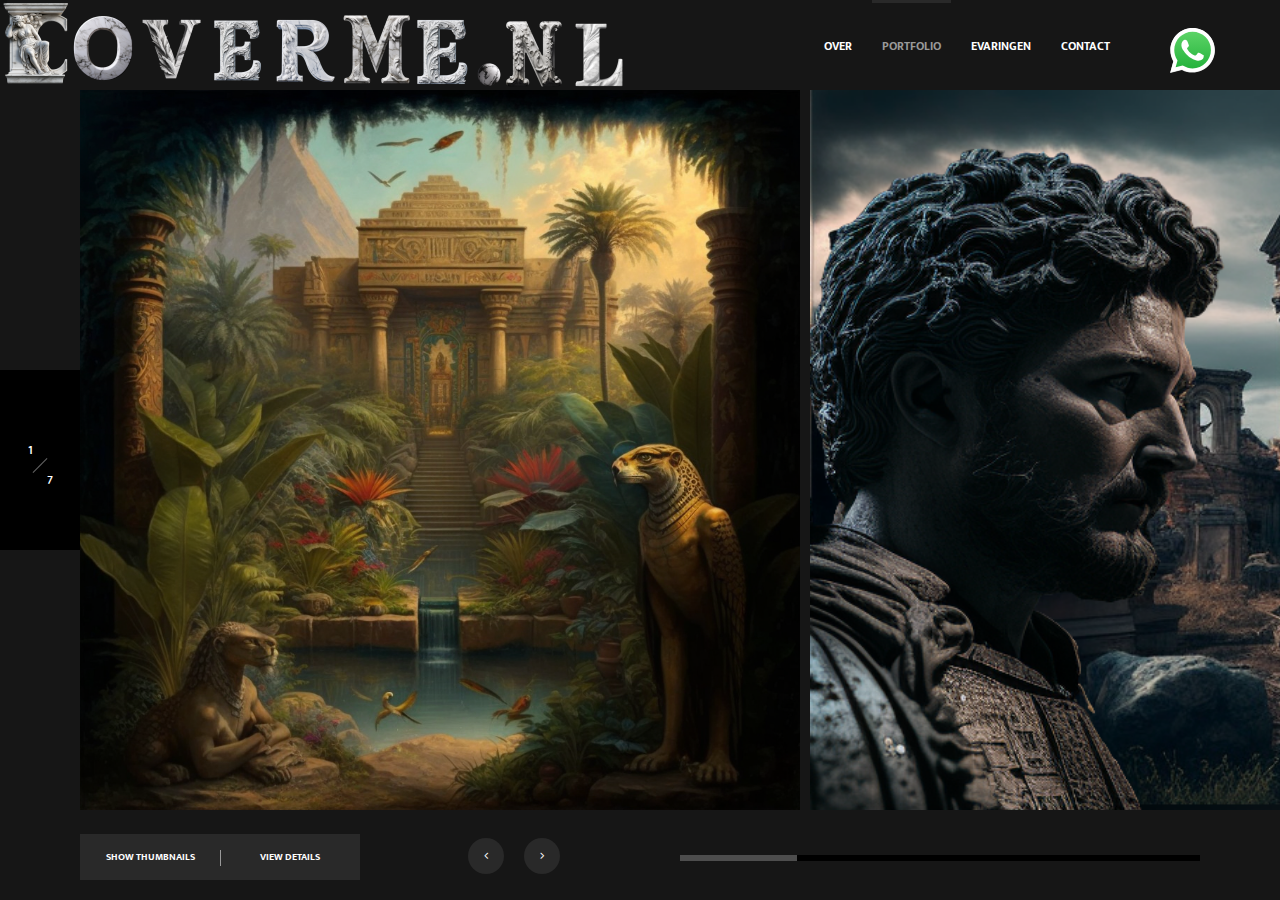
==== commit afad662e: "email formulier en wat tekst en nieuw logo" ====
--- a/portfolio-single.html
+++ b/portfolio-single.html
@@ -3,7 +3,7 @@
     <head>
         <!--=============== basic  ===============-->
         <meta charset="UTF-8">
-        <title>Kotlis Photography - Creative  Responsive Photography  Template</title>
+        <title>Coverme.nl</title>
         <meta name="viewport" content="width=device-width, initial-scale=1.0, minimum-scale=1.0, maximum-scale=1.0, user-scalable=no">
         <meta name="robots" content="index, follow"/>
         <meta name="keywords" content=""/>
@@ -30,15 +30,15 @@
             <!-- header start  -->
             <header class="main-header">
                 <!-- logo   -->
-                <a href="index.html" class="logo-holder"><img src="images/logo.png" alt=""></a>  
+                <a href="index.html" class="logo-holder"><img src="images/aad/trans90.png" alt="" class="logo"></a>
                 <!-- logo end  -->		
-                <!-- search -->				
+                <!-- search 		
                 <div class="search-button"><i class="far fa-search"></i></div>
                 <div class="search-input"><input name="se" id="se" type="text" class="search" placeholder="Search.." /></div>
-                <!-- search end  -->
-                <div class="sb-button"></div>
-                <div class="share-btn showshare"><i class="fal fa-megaphone"></i><span>Share</span></div>
-                <!-- mobile nav -->
+               search end  
+                <div class="sb-button"></div> -->	
+                <div class="share-btn showshare"><a href="https://wa.me/639614391029"><img src="images/whatsapp.svg" alt="WhatsApp-pictogram" width="45" height="45"></a><span><b>+63 961 439 1029</b></span></div>
+               <!--  mobile nav -->
                 <div class="nav-button-wrap">
                     <div class="nav-button"><span></span><span></span><span></span></div>
                 </div>
@@ -48,18 +48,18 @@
                     <nav>
                         <ul>
                             <li>
-                                <a href="index.html" class="act-link">Over </a>
+                                <a href="index.html" >Over </a>
                               
                             </li>
                             <li>
-                                <a href="portfolio-single.html#">Portfolio </a>
+                                <a href="portfolio-single.html#" class="act-link">Portfolio </a>
                                 <!--second level -->
                               
                                 <!--second level end-->
                             </li>
 
                             <li>
-                                <a href="#contact-anchor">Evaringen</a>
+                                <a href="index.html#evaringen-anchor">Evaringen</a>
                             </li>
                            
                          
--- a/css/style.css
+++ b/css/style.css
@@ -10,6 +10,8 @@
 @import url('https://fonts.googleapis.com/css?family=Playfair+Display|Ek+Mukta:200,300,400,500,600,700,800&subset=devanagari,latin-ext');
 /*-------------General Style---------------------------------------*/
 
+
+ 
 html {
 	overflow-x: hidden !important;
 	overflow-y: scroll !important;
@@ -222,26 +224,29 @@
 }
 /* ------header------------------------------------------------------------ */
 .main-header {
-	position:fixed;
-	top:0;
-	left:0;
-	width:100%;
-	height:90px;
-	background:#fff;
-	z-index:10;
-	padding:0 60px 0 200px;
-	 -webkit-transform: translate3d(0,0,0);
-}
+    position: fixed;
+    top: 0;
+    left: 0;
+    width: 100%;
+    height: 90px;
+    background: #fff;
+    z-index: 10;
+    padding: 0 60px 0 80px; /* Adjust the left padding here */
+    -webkit-transform: translate3d(0, 0, 0);
+}
+
 .logo-holder {
-	position: absolute;
-	left:80px;
-	top:30px;
-	z-index:11;
-}
+    position: absolute;
+    left: 0px; /* Change this value to 0px */
+    top: 0px; /* Change this value to 0px */
+    z-index: 11;
+}
+
 .logo-holder img {
-	height:22px;
-	width:auto;
-}
+    height: 90px;
+    width: auto;
+}
+
 .search-button {
 	float:left;
 	position:relative;
@@ -3943,4 +3948,111 @@
 		-webkit-background-size: cover;
 		background-position: center;
 	}
-}+}
+
+
+/* Custom Media Queries */
+
+/* Mobile devices (smaller than 768px) */
+@media (max-width: 767px) {
+	.main-header {
+	  padding: 0 20px;
+	}
+  
+	.logo-holder {
+	  left: 10px;
+	  top: 10px;
+	}
+  
+	.logo {
+	  height: 18px;
+	}
+  }
+  
+  /* Tablets (768px to 991px) */
+  @media (min-width: 768px) and (max-width: 991px) {
+	.main-header {
+	  padding: 0 40px;
+	}
+  
+	.logo-holder {
+	  left: 20px;
+	  top: 20px;
+	}
+  
+	.logo {
+	  height: 20px;
+	}
+  }
+  
+
+/* Make both logos responsive */
+.logo,
+.mobile-logo {
+    max-width: 100%;
+    height: auto;
+}
+
+/* Hide mobile logo by default */
+.mobile-logo {
+    display: none;
+}
+
+/* Hide logo and show mobile logo for screens smaller than 800px */
+@media (max-width: 799px) {
+    .logo-holder .logo {
+        display: none;
+    }
+    .logo-holder .mobile-logo {
+        display: inline;
+        max-height: 43px; /* Adjust the value to fit your desired maximum height */
+    }
+}
+
+/* For larger screens, set a maximum height for the logos */
+@media (min-width: 800px) {
+    .logo-holder .logo,
+    .logo-holder .mobile-logo {
+        max-height: 100px; /* Adjust the value to fit your desired maximum height */
+    }
+}
+
+  
+/* Add a CSS-based button only on mobile devices 
+@media (max-width: 767px) {
+    .whatsapp-wrapper {
+        width: 100%;
+        top: 0%;
+        display: flex;
+        align-items: center;
+        justify-content: center;
+        transform: translate(-50%, -50%);
+    }
+
+    .whatsapp-wrapper .share-btn {
+        margin-left: auto;
+        margin-right: auto;
+    }
+
+    .whatsapp-text {
+        margin-left: 5px;
+        color: white; /* White text color */
+     /*   font-weight: bold;
+    /*    text-shadow: 0 0 5px #25D366, 0 0 10px #25D366, 0 0 15px #25D366, 0 0 20px #25D366; /* Glowing green effect */
+  /*  }
+
+    .whatsapp-button {
+        border: 1px solid #25D366; /* WhatsApp green color */
+   /*     border-radius: 4px; /* Rounded corners for the button */
+   /*     padding: 6px; /* Padding for the button */
+    /*    background-color: transparent; /* Transparent background */
+    /*    display: flex; /* Ensure the contents are centered */
+    /*    align-items: center;
+ /*   }
+
+    .whatsapp-link {
+        display: flex;
+        align-items: center;
+        text-decoration: none;
+    }
+}
